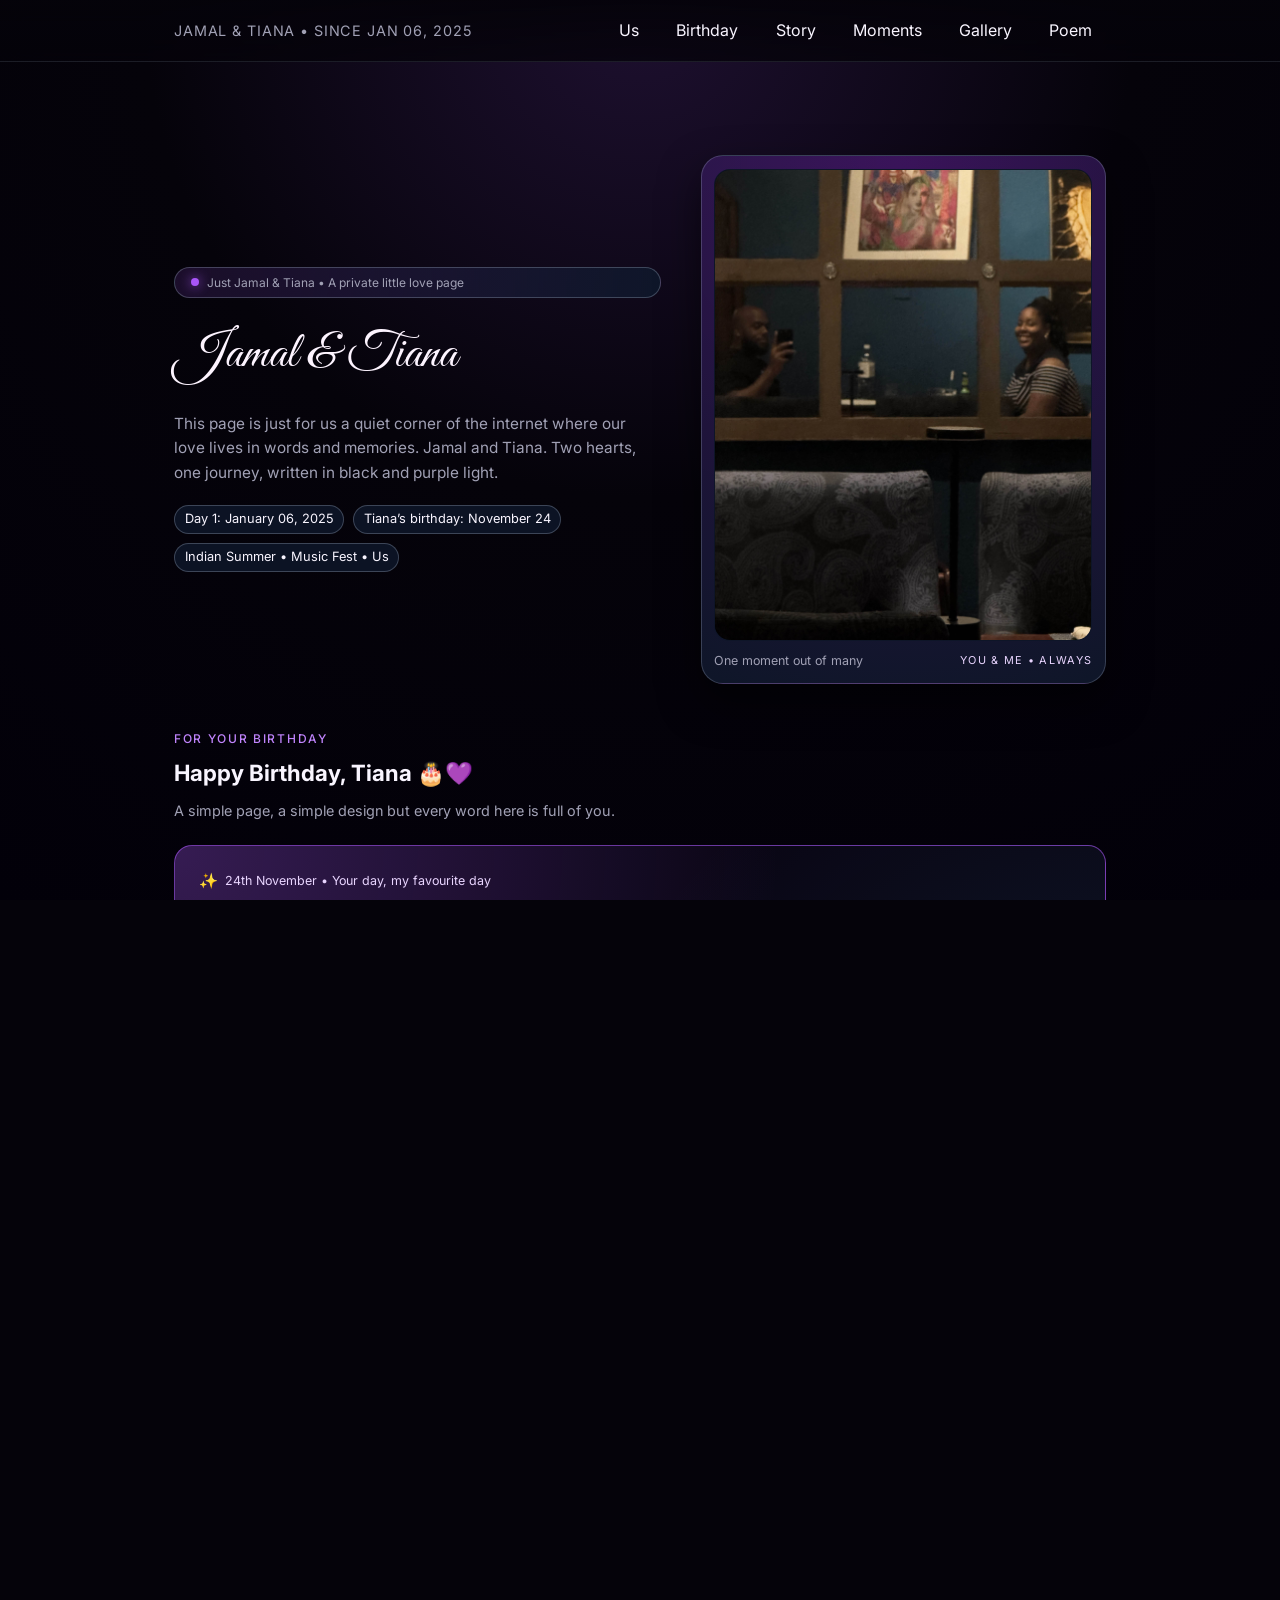
==== index.html @ 7b0c0aeb "Updated file and file paths." ====
<!DOCTYPE html>
<html lang="en">

<head>
    <meta charset="UTF-8" />
    <title>Jamal & Tiana</title>
    <meta name="viewport" content="width=device-width, initial-scale=1" />
    <!-- iOS / mobile top-bar theming -->
    <meta name="theme-color" content="#05030a">
    <meta name="apple-mobile-web-app-status-bar-style" content="black-translucent">

    <!-- Fonts -->
    <link href="https://fonts.googleapis.com/css2?family=Inter:wght@300;400;500;600&family=Great+Vibes&display=swap"
        rel="stylesheet">

    <!-- Styles -->
    <link rel="stylesheet" href="styles.css">
</head>

<body>
    <header>
        <nav class="nav">
            <div class="nav-left">
                <div class="nav-title">JAMAL &amp; TIANA • SINCE JAN 06, 2025</div>

                <!-- HAMBURGER -->
                <button class="nav-toggle" aria-label="Toggle navigation" aria-expanded="false">
                    <span></span>
                    <span></span>
                    <span></span>
                </button>
            </div>

            <div class="nav-links">
                <a href="#us">Us</a>
                <a href="#birthday">Birthday</a>
                <a href="#story">Story</a>
                <a href="#moments">Moments</a>
                <a href="#gallery">Gallery</a>
                <a href="#poem">Poem</a>
            </div>
        </nav>
    </header>

    <div class="shell">
        <main>
            <!-- HERO / US -->
            <section id="us" class="hero">
                <div class="hero-left">
                    <div class="pill">
                        <span class="pill-dot"></span>
                        <span>Just Jamal &amp; Tiana • A private little love page</span>
                    </div>

                    <h1 class="names-script">Jamal &amp; Tiana</h1>

                    <p class="hero-sub">
                        This page is just for us a quiet corner of the internet where our love lives in words and
                        memories.
                        Jamal and Tiana. Two hearts, one journey, written in black and purple light.
                    </p>

                    <div class="hero-meta">
                        <span>Day 1: January 06, 2025</span>
                        <span>Tiana’s birthday: November 24</span>
                        <span>Indian Summer • Music Fest • Us</span>
                    </div>
                </div>

                <div class="hero-photo-card">
                    <div class="hero-photo-card-inner">
                        <img src="images/us-main.jpg" alt="Jamal and Tiana">
                    </div>
                    <div class="hero-photo-caption">
                        <span>One moment out of many</span>
                        <span class="label">You &amp; Me • Always</span>
                    </div>
                </div>
            </section>

            <!-- BIRTHDAY MESSAGE -->
            <section id="birthday">
                <div class="section-label">For your birthday</div>
                <h2 class="section-title">Happy Birthday, Tiana 🎂💜</h2>
                <p class="section-sub">
                    A simple page, a simple design but every word here is full of you.
                </p>

                <div class="birthday-card">
                    <div class="birthday-tag">
                        <span class="icon">✨</span>
                        <span>24th November • Your day, my favourite day</span>
                    </div>

                    <div class="birthday-title">To my birthday girl, Tiana</div>
                    <div class="birthday-date">24th November</div>

                    <p>
                        Tiana, today isn’t just a date on a calendar it’s the day the world was gifted you.
                        I’m grateful that out of all the places your life could have led you, it crossed paths with
                        mine.
                    </p>
                    <p style="margin-top:0.8rem;">
                        On your birthday, I pray that your heart stays soft, your smile stays bright,
                        and your dreams keep unfolding bigger than you imagined. You deserve peace,
                        joy, and a love that makes you feel safe and every day, I’m trying to be that for you.
                    </p>
                    <p style="margin-top:0.8rem;">
                        Thank you for letting me call you mine. Thank you for being my favourite message,
                        favourite call, favourite face, and favourite person.
                    </p>
                    <p style="margin-top:0.8rem;">
                        Happy birthday, Tiana. I love you today, and every day after this.
                    </p>
                </div>
            </section>

            <!-- OUR STORY -->
            <section id="story">
                <div class="section-label">Our story</div>
                <h2 class="section-title">How it started &amp; how it’s going</h2>
                <p class="section-sub">
                    It didn’t just “happen”. It unfolded gently, beautifully, and exactly when it was meant to.
                </p>

                <div class="card-row">
                    <div class="card">
                        <h3>January 06, 2025  the start of “us” again</h3>
                        <p>
                            We didn’t just start dating; we chose each other. January 06, 2025 became
                            more than a date it became the moment Jamal &amp; Tiana became a real story.
                        </p>
                        <p>
                            From the first real conversations, there was something different about you, Tiana.
                            The way you talk, the way you see the world, the way you carry yourself it all felt
                            like a quiet answer to things I didn’t know how to ask for.
                        </p>
                        <p class="quote">
                            “Some people arrive in your life like a soft song 
                            you don’t realise when it started, but suddenly you can’t imagine silence without it.”
                        </p>
                    </div>

                    <div class="card">
                        <h3>Why my heart chose you</h3>
                        <p>
                            I love you because you make me better without trying to change me.
                            You give me peace just by being there. With you, even the quiet moments feel full.
                        </p>
                        <p>
                            I love your softness and your strength, the way you laugh and the way you think,
                            the way your presence calms my mind. With you, I feel seen, understood, and held
                            in a way I can’t fully explain and maybe that’s the beauty of it.
                        </p>
                        <p class="quote">
                            “I don’t need perfect days. I just need them with you.”
                        </p>
                    </div>
                </div>

                <div class="timeline">
                    <div class="timeline-item">
                        <div class="timeline-date">06 • 01 • 2025</div>
                        <div class="timeline-text">
                            Our official beginning. The day we stopped being just two people, and became Jamal &amp;
                            Tiana.
                        </div>
                    </div>
                    <div class="timeline-item">
                        <div class="timeline-date">24 • 11 • (every year)</div>
                        <div class="timeline-text">
                            Your birthday the day the world got you, and the day I’m always extra grateful you exist.
                        </div>
                    </div>
                </div>
            </section>

            <!-- MOMENTS -->
            <section id="moments">
                <div class="section-label">Moments I replay</div>
                <h2 class="section-title">Indian Summer, Music Fest &amp; many memories onwards</h2>
                <p class="section-sub">
                    Some nights stay with you longer than others. These are a few of mine.
                </p>

                <div id="moments-list" class="moments-grid"></div>

                <div class="moments-controls">
                    <button id="moments-prev" type="button">← Earlier moments</button>
                    <button id="moments-next" type="button">More moments →</button>
                </div>
            </section>

            <!-- GALLERY GRID -->
            <section id="gallery">
                <div class="section-label">Photos</div>
                <h2 class="section-title">Our Moments in Frames</h2>
                <p class="section-sub">
                    Some memories we have shared 
                </p>

                <div class="gallery-grid"></div>

                <div class="moments-controls" style="margin-top:1.2rem;">
                    <button id="gallery-prev" type="button">← Previous photos</button>
                    <button id="gallery-next" type="button">More photos →</button>
                </div>
            </section>

            <!-- POEM -->
            <section id="poem">
                <div class="section-label">For you</div>
                <h2 class="section-title">A poem about us</h2>
                <p class="section-sub">
                    Black and purple, quiet and soft a small poem from my heart to yours.
                </p>

                <div class="poem-card">
                    <div class="poem-title">“In the quiet, it’s you”</div>
                    <div class="poem-body">
                        In a world that moves too quickly,
                        you walk in at your own pace,
                        and somehow, Tiana,
                        my heart learns how to breathe slower
                        whenever you are near.

                        You are the calm between my thoughts,
                        the warmth inside my chest,
                        the soft “it’s okay” I feel
                        even when no one says the words out loud.

                        With you,
                        ordinary moments become stories,
                        car rides feel like scenes,
                        and simple days feel like reasons
                        to be grateful I woke up again.

                        If love is a language,
                        yours is spoken in gentle looks,
                        in shared jokes,
                        in the way you listen
                        and love without needing a stage.

                        And if I get to spend
                        my tomorrows learning you,
                        your moods, your dreams, your light,
                        then every day from here on out
                        will already be better
                        than anything I imagined.

                        Because in the quiet,
                        when the noise is gone
                        and the world feels small,
                        it’s still you, Tiana,
                        it’s always you.
                    </div>
                    <div class="poem-sign">
                        — Jamal
                    </div>
                </div>
            </section>
        </main>

        <footer>
            Made in black &amp; purple, for Tiana, from Jamal.
            <span style="display:block; margin-top:0.3rem;">No audience. No likes. Just us. 💜</span>
        </footer>
    </div>

    <!-- Scripts -->
    <script src="js/moments.js"></script>
    <script src="js/gallery.js"></script>
    <script src="js/nav.js"></script>

</body>

</html>
---- styles.css ----
:root {
    --bg-main: #05030a;
    --bg-card: #0b0714;
    --accent: #a855f7;
    --accent-soft: #c084fc;
    --text-main: #f9f5ff;
    --text-muted: #a1a1b5;
    --border-subtle: rgba(148, 163, 184, 0.25);
    --radius-lg: 18px;
    --radius-pill: 999px;
    --shadow-soft: 0 18px 40px rgba(0, 0, 0, 0.55);
}

/* RESET / BASE -------------------------------------------------- */

* {
    margin: 0;
    padding: 0;
    box-sizing: border-box;
}

html {
    scroll-behavior: smooth;
}

html,
body {
    margin: 0;
    padding: 0;
    height: 100%;
    min-height: 100%;
    background-color: #05030a !important;
    /* solid black base behind everything */
    color: #f9f5ff;
    overflow-x: hidden;
}

/* iPhone notch safe area */
body {
    padding-top: env(safe-area-inset-top);
    min-height: 100vh;
    font-family: "Inter", system-ui, sans-serif;
    background-color: #05030a;
    background: radial-gradient(circle at top, #1e1030 0, #05030a 45%, #020009 100%);
    color: var(--text-main);
    -webkit-font-smoothing: antialiased;
    line-height: 1.6;
    overflow-x: hidden;
    /* stops sideways scroll / white edge */
}

a {
    text-decoration: none;
    color: inherit;
}

.shell {
    max-width: 980px;
    margin: 0 auto;
    padding: 1.5rem 1.5rem 3rem;
}

main {
    padding-top: 1.5rem;
}

section {
    margin: 2.8rem 0;
    scroll-margin-top: 80px;
    /* offset for sticky header */
}

/* HEADER / NAV -------------------------------------------------- */

header {
    position: sticky;
    top: 0;
    z-index: 50;
    backdrop-filter: blur(14px);
    background: linear-gradient(to bottom, rgba(5, 3, 10, 0.95), rgba(5, 3, 10, 0.78));
    border-bottom: 1px solid rgba(148, 163, 184, 0.16);
}

/* --- NAVIGATION BASE --- */

.nav {
    max-width: 980px;
    margin: 0 auto;
    padding: 0.75rem 1.5rem;
    display: flex;
    justify-content: space-between;
    align-items: center;
    gap: 0.75rem;
}

.nav-left {
    display: flex;
    align-items: center;
    gap: 0.75rem;
}

.nav-title {
    font-size: 0.9rem;
    letter-spacing: 0.06em;
    text-transform: uppercase;
    color: var(--text-muted);
}

.nav-links {
    display: flex;
    gap: 0.6rem;
}

.nav-links a {
    padding: 0.3rem 0.8rem;
    border-radius: var(--radius-pill);
    transition: 0.2s;
    border: 1px solid transparent;
}

.nav-links a:hover {
    background: rgba(168, 85, 247, 0.1);
    border-color: rgba(168, 85, 247, 0.4);
}

/* --- HAMBURGER BUTTON --- */

.nav-toggle {
    display: none;
    /* hidden on desktop */
    width: 34px;
    height: 34px;
    border-radius: 999px;
    border: 1px solid rgba(148, 163, 184, 0.6);
    background: rgba(15, 23, 42, 0.9);
    align-items: center;
    justify-content: center;
    flex-direction: column;
    gap: 4px;
    padding: 0;
    cursor: pointer;
}

.nav-toggle span {
    width: 16px;
    height: 2px;
    border-radius: 999px;
    background: #e5e7f8;
    transition: transform 0.2s ease, opacity 0.2s ease;
}

/* --- MOBILE LAYOUT --- */

@media (max-width: 720px) {

    .nav {
        flex-direction: column;
        align-items: stretch;
        padding-inline: 1.1rem;
    }

    .nav-left {
        justify-content: space-between;
    }

    .nav-toggle {
        display: inline-flex;
        /* show hamburger on mobile */
    }

    .nav-links {
        width: 100%;
        flex-direction: column;
        gap: 0.4rem;
        margin-top: 0.5rem;

        /* collapsed state */
        max-height: 0;
        overflow: hidden;
        opacity: 0;
        transform: translateY(-6px);
        transition:
            max-height 0.25s ease,
            opacity 0.2s ease,
            transform 0.2s ease;
    }

    /* Expanded menu when nav has .nav-open */
    .nav.nav-open .nav-links {
        max-height: 260px;
        /* enough for all links */
        opacity: 1;
        transform: translateY(0);
    }

    /* Small visual tweak: highlight active state of hamburger */
    .nav.nav-open .nav-toggle span:nth-child(1) {
        transform: translateY(3px) rotate(45deg);
    }

    .nav.nav-open .nav-toggle span:nth-child(2) {
        opacity: 0;
    }

    .nav.nav-open .nav-toggle span:nth-child(3) {
        transform: translateY(-3px) rotate(-45deg);
    }
}


/* HERO ---------------------------------------------------------- */

.hero {
    display: grid;
    grid-template-columns: minmax(0, 1.2fr) minmax(0, 1fr);
    gap: 2.5rem;
    align-items: center;
}

.hero-left {
    display: flex;
    flex-direction: column;
    gap: 1rem;
}

.pill {
    display: inline-flex;
    align-items: center;
    gap: 0.5rem;
    padding: 0.3rem 1rem;
    border-radius: var(--radius-pill);
    border: 1px solid rgba(148, 163, 184, 0.35);
    background: radial-gradient(circle at top left, rgba(168, 85, 247, 0.14), rgba(15, 23, 42, 0.96));
    font-size: 0.75rem;
    color: var(--text-muted);
}

.pill-dot {
    width: 8px;
    height: 8px;
    border-radius: 999px;
    background: var(--accent);
    box-shadow: 0 0 12px rgba(168, 85, 247, 0.9);
}

.names-script {
    font-family: "Great Vibes", cursive;
    font-size: clamp(2.6rem, 4vw, 3.2rem);
    font-weight: 400;
    color: #fdf4ff;
}

.hero-sub {
    font-size: 0.96rem;
    color: var(--text-muted);
    max-width: 32rem;
}

.hero-meta {
    display: flex;
    flex-wrap: wrap;
    gap: 0.55rem;
    margin-top: 0.2rem;
    font-size: 0.8rem;
}

.hero-meta span {
    padding: 0.22rem 0.6rem;
    border-radius: var(--radius-pill);
    border: 1px solid rgba(148, 163, 184, 0.35);
    background: rgba(15, 23, 42, 0.85);
}

/* HERO PHOTO CARD ----------------------------------------------- */

.hero-photo-card {
    background: radial-gradient(circle at top, rgba(88, 28, 135, 0.6), rgba(15, 23, 42, 0.96));
    border-radius: 22px;
    padding: 0.8rem;
    border: 1px solid rgba(148, 163, 184, 0.3);
    box-shadow: var(--shadow-soft);
    display: flex;
    flex-direction: column;
    gap: 0.6rem;
}

.hero-photo-card-inner {
    border-radius: 16px;
    overflow: hidden;
    aspect-ratio: 4 / 5;
    border: 1px solid rgba(15, 23, 42, 0.95);
    background: #020617;
}

.hero-photo-card-inner img {
    width: 100%;
    height: 100%;
    object-fit: cover;
    display: block;
}

.hero-photo-caption {
    font-size: 0.78rem;
    color: var(--text-muted);
    display: flex;
    justify-content: space-between;
    align-items: center;
    gap: 0.4rem;
}

.hero-photo-caption span.label {
    text-transform: uppercase;
    font-size: 0.68rem;
    letter-spacing: 0.12em;
    color: #e9d5ff;
}

/* SECTION HEADINGS ---------------------------------------------- */

.section-label,
.moment-label,
.timeline-date {
    font-size: 0.75rem;
    letter-spacing: 0.14em;
    text-transform: uppercase;
    color: var(--accent-soft);
    margin-bottom: 0.4rem;
    font-weight: 500;
    opacity: 0;
    transform: translateY(6px);
    animation: labelFade 0.8s ease-out forwards;
}

.moment-label,
.timeline-date {
    animation-delay: 0.1s;
}

.section-label:hover,
.moment-label:hover,
.timeline-date:hover {
    text-shadow: 0 0 6px rgba(168, 85, 247, 0.65);
    transform: translateY(0) scale(1.04);
    transition: all 0.25s ease;
}

.section-title {
    font-size: 1.4rem;
    margin-bottom: 0.55rem;
}

.section-sub {
    font-size: 0.9rem;
    color: var(--text-muted);
    max-width: 32rem;
    margin-bottom: 1.4rem;
}

/* CARD LAYOUT --------------------------------------------------- */

.card-row {
    display: grid;
    grid-template-columns: minmax(0, 1.1fr) minmax(0, 1fr);
    gap: 1.6rem;
}

.card {
    background: var(--bg-card);
    border-radius: var(--radius-lg);
    padding: 1.3rem;
    border: 1px solid var(--border-subtle);
}

.card h3 {
    font-size: 1.05rem;
    margin-bottom: 0.6rem;
}

.card p+p {
    margin-top: 0.7rem;
}

.quote {
    border-left: 2px solid var(--accent);
    padding-left: 0.75rem;
    font-size: 0.9rem;
    color: var(--text-muted);
    margin-top: 0.85rem;
    font-style: italic;
}

/* BIRTHDAY SECTION ---------------------------------------------- */

.birthday-card {
    border-radius: var(--radius-lg);
    padding: 1.4rem 1.5rem;
    border: 1px solid rgba(168, 85, 247, 0.6);
    background:
        radial-gradient(circle at top left, rgba(168, 85, 247, 0.28), transparent 60%),
        radial-gradient(circle at bottom right, rgba(56, 189, 248, 0.12), transparent 55%),
        rgba(10, 6, 20, 0.96);
}

.birthday-tag {
    display: inline-flex;
    align-items: center;
    gap: 0.45rem;
    font-size: 0.78rem;
    color: #e9d5ff;
    margin-bottom: 0.6rem;
}

.birthday-tag .icon {
    font-size: 0.95rem;
}

.birthday-title {
    font-family: "Great Vibes", cursive;
    font-size: 2rem;
    margin-bottom: 0.25rem;
}

.birthday-date {
    font-size: 0.86rem;
    color: var(--text-muted);
    margin-bottom: 0.9rem;
}

/* POEM ---------------------------------------------------------- */

.poem-card {
    background: var(--bg-card);
    border-radius: var(--radius-lg);
    padding: 1.4rem 1.5rem;
    border: 1px solid rgba(148, 163, 184, 0.5);
}

.poem-title {
    font-size: 1.05rem;
    margin-bottom: 0.6rem;
}

.poem-body {
    font-size: 0.93rem;
    white-space: pre-line;
    color: #e5e7f8;
}

.poem-sign {
    margin-top: 1rem;
    font-size: 0.86rem;
    color: var(--text-muted);
}

/* MOMENTS ------------------------------------------------------- */

.moments-grid {
    display: grid;
    grid-template-columns: repeat(2, minmax(0, 1fr));
    gap: 1.2rem;
}

.moment-card {
    background: var(--bg-card);
    border-radius: var(--radius-lg);
    padding: 1rem 1.05rem;
    border: 1px solid var(--border-subtle);
    font-size: 0.9rem;
}

.moment-title {
    font-size: 0.98rem;
    color: #e9d5ff;
    margin-bottom: 0.35rem;
}

.moments-controls {
    margin-top: 1.2rem;
    display: flex;
    justify-content: space-between;
    gap: 0.75rem;
}

.moments-controls button {
    flex: 1;
    padding: 0.55rem 0.9rem;
    border-radius: 999px;
    border: 1px solid rgba(168, 85, 247, 0.6);
    background: rgba(15, 23, 42, 0.9);
    color: #f9f5ff;
    font-size: 0.8rem;
    letter-spacing: 0.08em;
    text-transform: uppercase;
    cursor: pointer;
    transition: background 0.2s ease, transform 0.15s ease, border-color 0.2s ease, opacity 0.2s ease;
}

.moments-controls button:hover:not(:disabled) {
    background: rgba(168, 85, 247, 0.2);
    border-color: rgba(168, 85, 247, 0.9);
    transform: translateY(-1px);
}

.moments-controls button:disabled {
    opacity: 0.35;
    cursor: default;
    transform: none;
}

/* TIMELINE ------------------------------------------------------ */

.timeline {
    margin-top: 1.5rem;
    border-top: 1px dashed rgba(148, 163, 184, 0.45);
    padding-top: 1rem;
    display: grid;
    gap: 0.75rem;
    font-size: 0.86rem;
}

.timeline-item {
    display: grid;
    grid-template-columns: auto minmax(0, 1fr);
    gap: 0.75rem;
    align-items: baseline;
}

.timeline-date {
    font-weight: 500;
    font-size: 0.8rem;
    white-space: nowrap;
}

.timeline-text {
    color: var(--text-muted);
}

/* GALLERY – RESPONSIVE GRID ------------------------------------ */

.gallery-grid {
    display: grid;
    grid-template-columns: repeat(auto-fill, minmax(260px, 1fr));
    gap: 1.4rem;
    margin-top: 1.8rem;
    padding: 0.5rem;
}

.gallery-item {
    border-radius: 14px;
    overflow: hidden;
    background: #0d0b15;
    border: 1px solid rgba(168, 85, 247, 0.28);
    box-shadow: 0 10px 28px rgba(0, 0, 0, 0.45);
    transition: transform 0.25s ease, box-shadow 0.25s ease, border-color 0.25s ease;
    opacity: 0;
    /* start hidden */
}

.gallery-item img {
    width: 100%;
    height: 100%;
    object-fit: cover;
    object-position: center;
    display: block;
    transition: transform 0.3s ease;
}

.gallery-item:hover {
    transform: scale(1.03);
    border-color: rgba(168, 85, 247, 0.6);
    box-shadow: 0 18px 40px rgba(168, 85, 247, 0.22);
}

.gallery-item:hover img {
    transform: scale(1.06);
}

.gallery-item.is-visible {
    opacity: 1;
    animation: galleryFadeUp 0.6s ease-out forwards;
}

/* FOOTER -------------------------------------------------------- */

footer {
    border-top: 1px solid rgba(148, 163, 184, 0.25);
    margin-top: 2.6rem;
    padding-top: 1.5rem;
    font-size: 0.78rem;
    text-align: center;
    color: var(--text-muted);
}

/* Fade-in animation for gallery items */
@keyframes galleryFadeUp {
    from {
        opacity: 0;
        transform: translateY(12px);
    }

    to {
        opacity: 1;
        transform: translateY(0);
    }
}

/* LABEL FADE ANIMATION ----------------------------------------- */

@keyframes labelFade {
    from {
        opacity: 0;
        transform: translateY(6px);
    }

    to {
        opacity: 1;
        transform: translateY(0);
    }
}

/* RESPONSIVE ---------------------------------------------------- */

@media (max-width: 780px) {
    .shell {
        padding: 1.3rem 1.1rem 3rem;
    }

    .hero,
    .card-row,
    .moments-grid {
        grid-template-columns: 1fr;
    }

    .hero {
        gap: 1.8rem;
    }

    .hero-photo-card {
        max-width: 320px;
        margin: 0 auto;
    }
}

@media (max-width: 480px) {
    .gallery-grid {
        grid-template-columns: 1fr;
        gap: 1rem;
    }
}
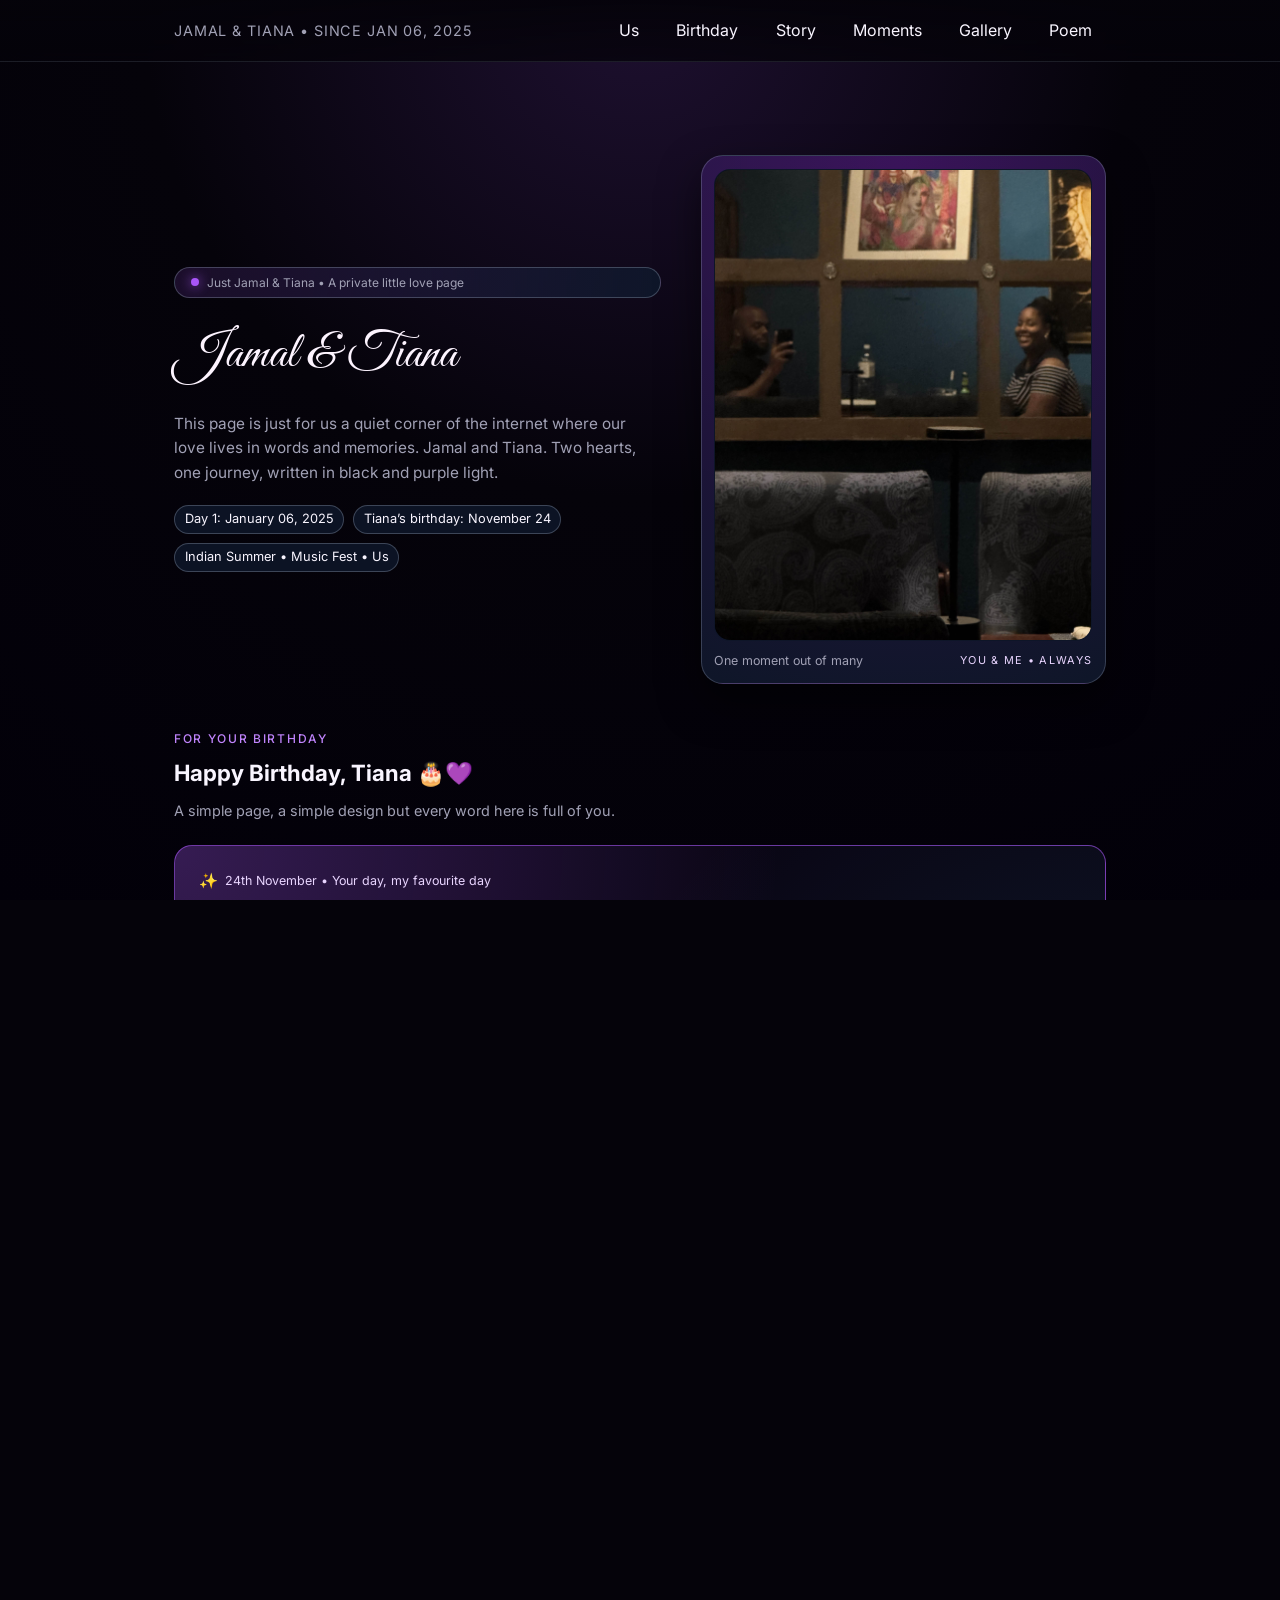
==== commit 184f1e20: "Updated gallery to allow videos amongst other sections" ====
--- a/index.html
+++ b/index.html
@@ -268,6 +268,7 @@
     </div>
 
     <!-- Scripts -->
+    <script src="js/lightbox.js"></script>
     <script src="js/moments.js"></script>
     <script src="js/gallery.js"></script>
     <script src="js/nav.js"></script>
--- a/styles.css
+++ b/styles.css
@@ -553,6 +553,9 @@
     box-shadow: 0 10px 28px rgba(0, 0, 0, 0.45);
     transition: transform 0.25s ease, box-shadow 0.25s ease, border-color 0.25s ease;
     opacity: 0;
+    cursor: pointer;
+    position: relative;
+    aspect-ratio: 1;
     /* start hidden */
 }
 
@@ -575,9 +578,212 @@
     transform: scale(1.06);
 }
 
+.gallery-item:focus-visible {
+    outline: 2px solid var(--accent);
+    outline-offset: 2px;
+}
+
 .gallery-item.is-visible {
     opacity: 1;
     animation: galleryFadeUp 0.6s ease-out forwards;
+}
+
+/* VIDEO THUMBNAIL ICON */
+.gallery-item.gallery-video::after {
+    content: '';
+    position: absolute;
+    top: 0;
+    left: 0;
+    right: 0;
+    bottom: 0;
+    background: rgba(0, 0, 0, 0.3);
+    opacity: 0;
+    transition: opacity 0.25s ease;
+    pointer-events: none;
+}
+
+.gallery-item.gallery-video:hover::after {
+    opacity: 1;
+}
+
+.video-icon {
+    position: absolute;
+    top: 50%;
+    left: 50%;
+    transform: translate(-50%, -50%);
+    font-size: 3rem;
+    color: white;
+    text-shadow: 0 0 10px rgba(0, 0, 0, 0.8);
+    opacity: 0.7;
+    transition: opacity 0.25s ease, transform 0.25s ease;
+    pointer-events: none;
+}
+
+.gallery-item.gallery-video:hover .video-icon {
+    opacity: 1;
+    transform: translate(-50%, -50%) scale(1.1);
+}
+
+/* LIGHTBOX MODAL ------------------------------------------------- */
+.lightbox-modal {
+    position: fixed;
+    top: 0;
+    left: 0;
+    right: 0;
+    bottom: 0;
+    background: rgba(0, 0, 0, 0.95);
+    z-index: 1000;
+    display: flex;
+    flex-direction: column;
+    justify-content: center;
+    align-items: center;
+    opacity: 0;
+    pointer-events: none;
+    transition: opacity 0.3s ease;
+    backdrop-filter: blur(4px);
+    padding: 1rem;
+}
+
+.lightbox-modal.active {
+    opacity: 1;
+    pointer-events: auto;
+}
+
+.lightbox-content {
+    position: relative;
+    display: flex;
+    flex-direction: column;
+    align-items: center;
+    width: 100%;
+    max-width: 90vw;
+    max-height: 85vh;
+    animation: lightboxSlideIn 0.4s ease-out;
+}
+
+.lightbox-media {
+    width: 100%;
+    height: auto;
+    max-height: 70vh;
+    display: flex;
+    justify-content: center;
+    align-items: center;
+    border-radius: 8px;
+    overflow: hidden;
+    background: #000;
+}
+
+.lightbox-media img,
+.lightbox-media video {
+    max-width: 100%;
+    max-height: 70vh;
+    width: auto;
+    height: auto;
+    object-fit: contain;
+}
+
+.lightbox-media video {
+    width: 100%;
+}
+
+.lightbox-close {
+    position: absolute;
+    top: -40px;
+    right: 0;
+    background: none;
+    border: none;
+    color: white;
+    font-size: 2rem;
+    cursor: pointer;
+    padding: 0.5rem;
+    z-index: 1001;
+    transition: color 0.2s ease, transform 0.2s ease;
+}
+
+.lightbox-close:hover {
+    color: var(--accent);
+    transform: scale(1.15);
+}
+
+.lightbox-prev,
+.lightbox-next {
+    position: absolute;
+    top: 50%;
+    transform: translateY(-50%);
+    background: rgba(255, 255, 255, 0.15);
+    border: 1px solid rgba(255, 255, 255, 0.3);
+    color: white;
+    font-size: 2.5rem;
+    cursor: pointer;
+    padding: 0.5rem 1rem;
+    border-radius: 4px;
+    transition: background 0.2s ease, color 0.2s ease;
+    z-index: 1001;
+    user-select: none;
+}
+
+.lightbox-prev:hover:not(:disabled),
+.lightbox-next:hover:not(:disabled) {
+    background: rgba(168, 85, 247, 0.3);
+    color: var(--accent);
+}
+
+.lightbox-prev:disabled,
+.lightbox-next:disabled {
+    opacity: 0.3;
+    cursor: not-allowed;
+}
+
+.lightbox-prev {
+    left: 0;
+}
+
+.lightbox-next {
+    right: 0;
+}
+
+.lightbox-caption {
+    color: var(--text-muted);
+    font-size: 0.9rem;
+    margin-top: 1rem;
+    text-align: center;
+    max-width: 500px;
+    animation: fadeInUp 0.5s ease-out;
+}
+
+.lightbox-counter {
+    color: var(--text-muted);
+    font-size: 0.8rem;
+    margin-top: 0.5rem;
+    animation: fadeInUp 0.6s ease-out;
+}
+
+/* MOBILE LIGHTBOX ADJUSTMENTS */
+@media (max-width: 768px) {
+    .lightbox-modal {
+        padding: 1rem 0.5rem;
+    }
+
+    .lightbox-content {
+        max-width: 100vw;
+        max-height: 90vh;
+    }
+
+    .lightbox-media img,
+    .lightbox-media video {
+        max-height: 75vh;
+    }
+
+    .lightbox-prev,
+    .lightbox-next {
+        font-size: 2rem;
+        padding: 0.4rem 0.8rem;
+    }
+
+    .lightbox-close {
+        top: 0.5rem;
+        right: 0.5rem;
+        font-size: 1.5rem;
+    }
 }
 
 /* FOOTER -------------------------------------------------------- */
@@ -618,6 +824,32 @@
     }
 }
 
+/* LIGHTBOX ANIMATIONS ------------------------------------------ */
+
+@keyframes lightboxSlideIn {
+    from {
+        opacity: 0;
+        transform: scale(0.95);
+    }
+
+    to {
+        opacity: 1;
+        transform: scale(1);
+    }
+}
+
+@keyframes fadeInUp {
+    from {
+        opacity: 0;
+        transform: translateY(10px);
+    }
+
+    to {
+        opacity: 1;
+        transform: translateY(0);
+    }
+}
+
 /* RESPONSIVE ---------------------------------------------------- */
 
 @media (max-width: 780px) {
@@ -645,5 +877,49 @@
     .gallery-grid {
         grid-template-columns: 1fr;
         gap: 1rem;
-    }
-}
+        padding: 0.25rem;
+    }
+
+    .gallery-item {
+        border-radius: 10px;
+        aspect-ratio: 1;
+    }
+
+    .moments-grid {
+        gap: 0.8rem;
+    }
+
+    .moment-card {
+        padding: 0.8rem 0.9rem;
+        font-size: 0.85rem;
+    }
+
+    .section-title {
+        font-size: 1.2rem;
+    }
+
+    .card {
+        padding: 1rem;
+    }
+
+    .moments-controls button {
+        padding: 0.45rem 0.7rem;
+        font-size: 0.7rem;
+    }
+
+    .poem-body {
+        font-size: 0.85rem;
+        line-height: 1.5;
+    }
+
+    .lightbox-close {
+        top: -35px;
+        font-size: 1.5rem;
+    }
+
+    .lightbox-prev,
+    .lightbox-next {
+        font-size: 1.8rem;
+        padding: 0.3rem 0.5rem;
+    }
+}
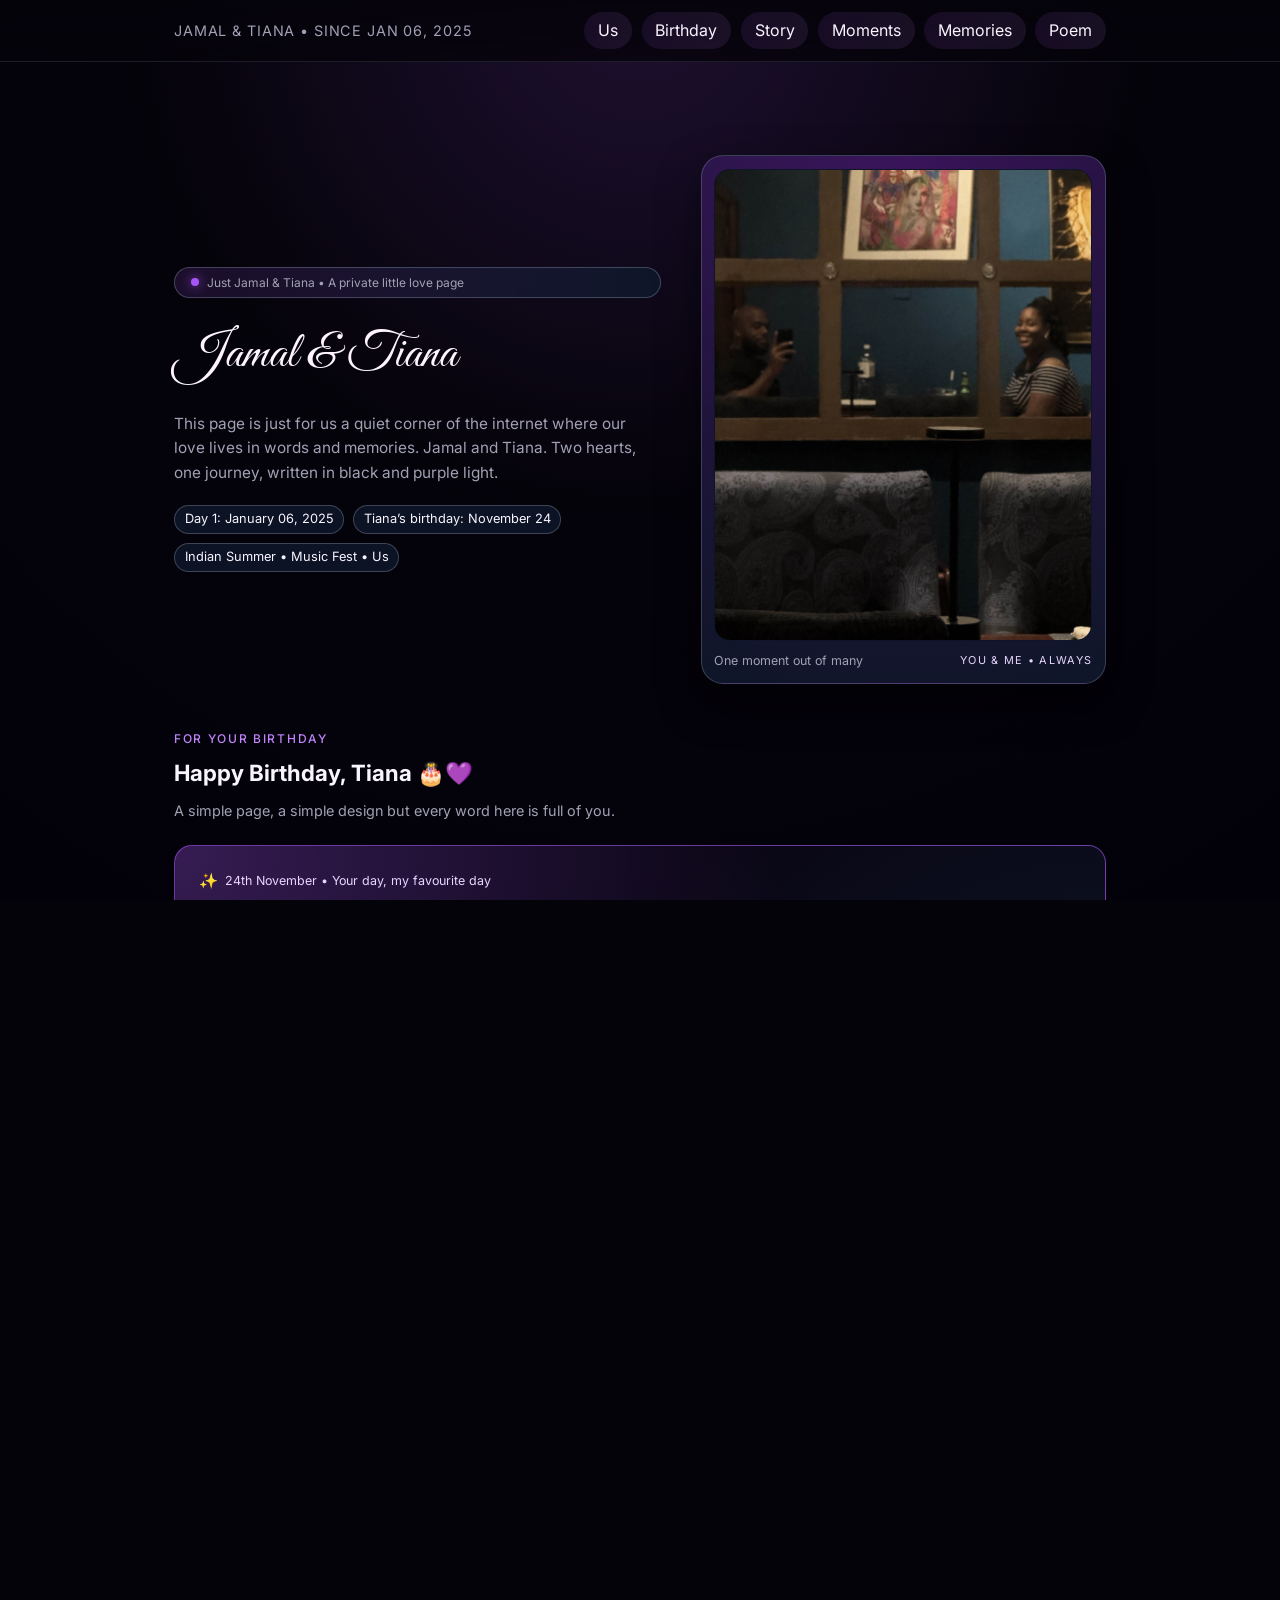
==== commit b4ca3463: "Adjusted hover features to look more unique" ====
--- a/index.html
+++ b/index.html
@@ -36,7 +36,7 @@
                 <a href="#birthday">Birthday</a>
                 <a href="#story">Story</a>
                 <a href="#moments">Moments</a>
-                <a href="#gallery">Gallery</a>
+                <a href="#gallery">Memories</a>
                 <a href="#poem">Poem</a>
             </div>
         </nav>
@@ -193,7 +193,7 @@
 
             <!-- GALLERY GRID -->
             <section id="gallery">
-                <div class="section-label">Photos</div>
+                <div class="section-label">Memories in Frames</div>
                 <h2 class="section-title">Our Moments in Frames</h2>
                 <p class="section-sub">
                     Some memories we have shared 
--- a/styles.css
+++ b/styles.css
@@ -116,11 +116,15 @@
     border-radius: var(--radius-pill);
     transition: 0.2s;
     border: 1px solid transparent;
+    position: relative;
+    background: linear-gradient(90deg, rgba(168, 85, 247, 0.1), rgba(192, 132, 252, 0.1), rgba(168, 85, 247, 0.1));
+    background-size: 200% 100%;
 }
 
 .nav-links a:hover {
     background: rgba(168, 85, 247, 0.1);
     border-color: rgba(168, 85, 247, 0.4);
+    animation: colorFlow 2s ease-in-out infinite;
 }
 
 /* --- HAMBURGER BUTTON --- */
@@ -572,10 +576,11 @@
     transform: scale(1.03);
     border-color: rgba(168, 85, 247, 0.6);
     box-shadow: 0 18px 40px rgba(168, 85, 247, 0.22);
+    animation: breathe 2s ease-in-out infinite;
 }
 
 .gallery-item:hover img {
-    transform: scale(1.06);
+    animation: breatheImage 2s ease-in-out infinite;
 }
 
 .gallery-item:focus-visible {
@@ -824,6 +829,40 @@
     }
 }
 
+/* COLOR FLOW ANIMATION FOR NAV ---------------------------------- */
+@keyframes colorFlow {
+    0%, 100% {
+        background-position: 0% center;
+    }
+
+    50% {
+        background-position: 100% center;
+    }
+}
+
+/* BREATHING ANIMATION FOR GALLERY ITEMS ----------------------- */
+@keyframes breathe {
+    0%, 100% {
+        transform: scale(1.03);
+        box-shadow: 0 18px 40px rgba(168, 85, 247, 0.22);
+    }
+
+    50% {
+        transform: scale(1.05);
+        box-shadow: 0 24px 50px rgba(168, 85, 247, 0.35);
+    }
+}
+
+@keyframes breatheImage {
+    0%, 100% {
+        transform: scale(1.06);
+    }
+
+    50% {
+        transform: scale(1.08);
+    }
+}
+
 /* LIGHTBOX ANIMATIONS ------------------------------------------ */
 
 @keyframes lightboxSlideIn {
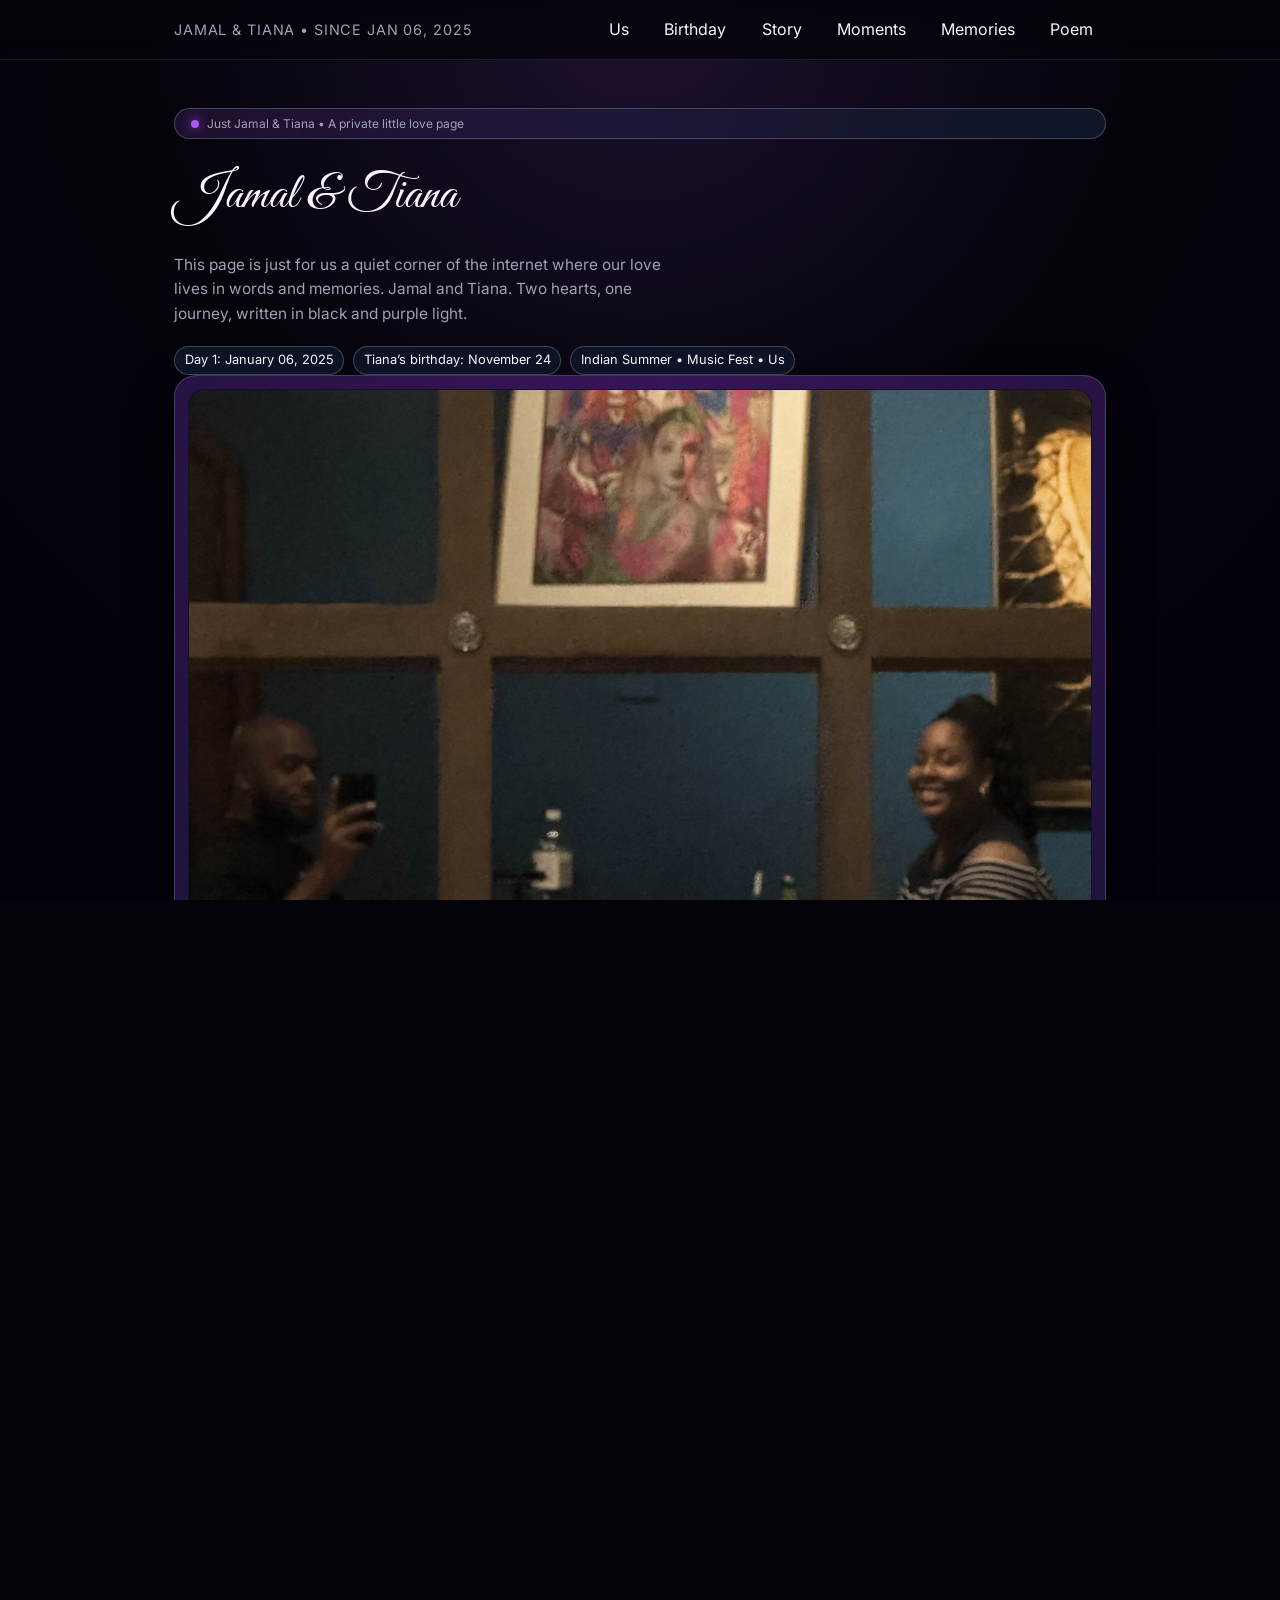
==== commit 3622d5df: "Updated the site" ====
--- a/index.html
+++ b/index.html
@@ -2,28 +2,34 @@
 <html lang="en">
 
 <head>
+    <!-- Basic page setup -->
     <meta charset="UTF-8" />
     <title>Jamal & Tiana</title>
+    
+    <!-- Mobile responsiveness - makes the page work on phones and tablets -->
     <meta name="viewport" content="width=device-width, initial-scale=1" />
-    <!-- iOS / mobile top-bar theming -->
+    
+    <!-- Phone top-bar theming (dark background) -->
     <meta name="theme-color" content="#05030a">
     <meta name="apple-mobile-web-app-status-bar-style" content="black-translucent">
 
-    <!-- Fonts -->
+    <!-- Google Fonts - beautiful typography for the page -->
     <link href="https://fonts.googleapis.com/css2?family=Inter:wght@300;400;500;600&family=Great+Vibes&display=swap"
         rel="stylesheet">
 
-    <!-- Styles -->
+    <!-- Our custom CSS file - controls all the colors, layouts, and animations -->
     <link rel="stylesheet" href="styles.css">
 </head>
 
 <body>
+    <!-- NAVIGATION HEADER -->
     <header>
         <nav class="nav">
             <div class="nav-left">
+                <!-- The title that shows in the navigation bar -->
                 <div class="nav-title">JAMAL &amp; TIANA • SINCE JAN 06, 2025</div>
 
-                <!-- HAMBURGER -->
+                <!-- Hamburger menu button (shows on mobile phones) -->
                 <button class="nav-toggle" aria-label="Toggle navigation" aria-expanded="false">
                     <span></span>
                     <span></span>
@@ -31,6 +37,7 @@
                 </button>
             </div>
 
+            <!-- Navigation links - jump to different sections when clicked -->
             <div class="nav-links">
                 <a href="#us">Us</a>
                 <a href="#birthday">Birthday</a>
@@ -44,8 +51,8 @@
 
     <div class="shell">
         <main>
-            <!-- HERO / US -->
-            <section id="us" class="hero">
+            <!-- HERO / US SECTION -->
+            <!-- The big opening section with introduction and main photo -->
                 <div class="hero-left">
                     <div class="pill">
                         <span class="pill-dot"></span>
@@ -78,7 +85,8 @@
                 </div>
             </section>
 
-            <!-- BIRTHDAY MESSAGE -->
+            <!-- BIRTHDAY MESSAGE SECTION -->
+            <!-- Special birthday message for Tiana -->
             <section id="birthday">
                 <div class="section-label">For your birthday</div>
                 <h2 class="section-title">Happy Birthday, Tiana 🎂💜</h2>
@@ -115,8 +123,8 @@
                 </div>
             </section>
 
-            <!-- OUR STORY -->
-            <section id="story">
+            <!-- OUR STORY SECTION -->
+            <!-- How we started and how our relationship is going -->
                 <div class="section-label">Our story</div>
                 <h2 class="section-title">How it started &amp; how it’s going</h2>
                 <p class="section-sub">
@@ -175,7 +183,8 @@
                 </div>
             </section>
 
-            <!-- MOMENTS -->
+            <!-- MOMENTS SECTION -->
+            <!-- A carousel/slideshow of special moments we've shared -->
             <section id="moments">
                 <div class="section-label">Moments I replay</div>
                 <h2 class="section-title">Indian Summer, Music Fest &amp; many memories onwards</h2>
@@ -183,15 +192,18 @@
                     Some nights stay with you longer than others. These are a few of mine.
                 </p>
 
+                <!-- This gets filled by moments.js with the moments -->
                 <div id="moments-list" class="moments-grid"></div>
 
+                <!-- Buttons to navigate through moments -->
                 <div class="moments-controls">
                     <button id="moments-prev" type="button">← Earlier moments</button>
                     <button id="moments-next" type="button">More moments →</button>
                 </div>
             </section>
 
-            <!-- GALLERY GRID -->
+            <!-- GALLERY SECTION -->
+            <!-- Grid of photos and videos that open in a lightbox viewer -->
             <section id="gallery">
                 <div class="section-label">Memories in Frames</div>
                 <h2 class="section-title">Our Moments in Frames</h2>
@@ -199,16 +211,18 @@
                     Some memories we have shared 
                 </p>
 
+                <!-- This gets filled by gallery.js with photos and videos -->
                 <div class="gallery-grid"></div>
 
+                <!-- Buttons to navigate through photos/videos -->
                 <div class="moments-controls" style="margin-top:1.2rem;">
                     <button id="gallery-prev" type="button">← Previous photos</button>
                     <button id="gallery-next" type="button">More photos →</button>
                 </div>
             </section>
 
-            <!-- POEM -->
-            <section id="poem">
+            <!-- POEM SECTION -->
+            <!-- A special poem about the relationship -->
                 <div class="section-label">For you</div>
                 <h2 class="section-title">A poem about us</h2>
                 <p class="section-sub">
@@ -267,10 +281,14 @@
         </footer>
     </div>
 
-    <!-- Scripts -->
+    <!-- JAVASCRIPT FILES - Load the scripts that make the page interactive -->
+    <!-- lightbox.js: Opens photos/videos in a fullscreen modal viewer -->
     <script src="js/lightbox.js"></script>
+    <!-- moments.js: Creates the carousel/slideshow for moments -->
     <script src="js/moments.js"></script>
+    <!-- gallery.js: Creates the gallery grid and pagination for photos/videos -->
     <script src="js/gallery.js"></script>
+    <!-- nav.js: Handles the hamburger menu and smooth scrolling on mobile -->
     <script src="js/nav.js"></script>
 
 </body>
--- a/styles.css
+++ b/styles.css
@@ -11,7 +11,8 @@
     --shadow-soft: 0 18px 40px rgba(0, 0, 0, 0.55);
 }
 
-/* RESET / BASE -------------------------------------------------- */
+/* RESET / BASE - Default styles for ALL elements on the page
+   Removes default margins and padding, and sets consistent box sizing */
 
 * {
     margin: 0;
@@ -113,18 +114,27 @@
 
 .nav-links a {
     padding: 0.3rem 0.8rem;
-    border-radius: var(--radius-pill);
-    transition: 0.2s;
-    border: 1px solid transparent;
+    transition: none;
+    border: none;
+    background: none;
+    color: var(--text-main);
     position: relative;
-    background: linear-gradient(90deg, rgba(168, 85, 247, 0.1), rgba(192, 132, 252, 0.1), rgba(168, 85, 247, 0.1));
+    display: inline-block;
+}
+
+.nav-links a:hover {
+    background: linear-gradient(90deg, 
+        var(--text-main) 0%,
+        var(--accent-soft) 25%,
+        var(--accent-soft) 50%,
+        var(--text-main) 75%,
+        var(--text-main) 100%
+    );
     background-size: 200% 100%;
-}
-
-.nav-links a:hover {
-    background: rgba(168, 85, 247, 0.1);
-    border-color: rgba(168, 85, 247, 0.4);
-    animation: colorFlow 2s ease-in-out infinite;
+    -webkit-background-clip: text;
+    -webkit-text-fill-color: transparent;
+    background-clip: text;
+    animation: purpleFlowThrough 0.6s ease-in-out;
 }
 
 /* --- HAMBURGER BUTTON --- */
@@ -539,7 +549,10 @@
     color: var(--text-muted);
 }
 
-/* GALLERY – RESPONSIVE GRID ------------------------------------ */
+/* GALLERY – RESPONSIVE GRID 
+   This styling creates the grid layout for photos and videos.
+   Shows different number of columns on different screen sizes (responsive design).
+   Each gallery item has a breathing animation that pulses when you hover over it. */
 
 .gallery-grid {
     display: grid;
@@ -573,14 +586,12 @@
 }
 
 .gallery-item:hover {
-    transform: scale(1.03);
     border-color: rgba(168, 85, 247, 0.6);
-    box-shadow: 0 18px 40px rgba(168, 85, 247, 0.22);
-    animation: breathe 2s ease-in-out infinite;
+    animation: breatheGallery 2s ease-in-out infinite;
 }
 
 .gallery-item:hover img {
-    animation: breatheImage 2s ease-in-out infinite;
+    animation: breatheImagePulse 2s ease-in-out infinite;
 }
 
 .gallery-item:focus-visible {
@@ -629,7 +640,10 @@
     transform: translate(-50%, -50%) scale(1.1);
 }
 
-/* LIGHTBOX MODAL ------------------------------------------------- */
+/* LIGHTBOX MODAL
+   When you click on a photo or video, it opens in this fullscreen modal.
+   The dark overlay behind it prevents you from interacting with the page.
+   You can close it by clicking the X button or pressing Escape. */
 .lightbox-modal {
     position: fixed;
     top: 0;
@@ -830,36 +844,46 @@
 }
 
 /* COLOR FLOW ANIMATION FOR NAV ---------------------------------- */
-@keyframes colorFlow {
+/* PURPLE FLOW THROUGH TEXT ANIMATION
+   When you hover over navigation links, a purple glow flows through the text.
+   This creates a smooth, animated effect from left to right across the letters. */
+@keyframes purpleFlowThrough {
+    0% {
+        background-position: -200% center;
+    }
+
+    50% {
+        background-position: 0% center;
+    }
+
+    100% {
+        background-position: 200% center;
+    }
+}
+}
+
+/* BREATHING ANIMATION FOR GALLERY ITEMS
+   Gallery photos and videos have a subtle pulsing/breathing effect on hover.
+   The items slightly grow larger and glow more intensely, creating a "breathing" effect. */
+@keyframes breatheGallery {
     0%, 100% {
-        background-position: 0% center;
+        transform: scale(1);
+        box-shadow: 0 10px 28px rgba(0, 0, 0, 0.45);
     }
 
     50% {
-        background-position: 100% center;
-    }
-}
-
-/* BREATHING ANIMATION FOR GALLERY ITEMS ----------------------- */
-@keyframes breathe {
+        transform: scale(1.04);
+        box-shadow: 0 20px 45px rgba(168, 85, 247, 0.35);
+    }
+}
+
+@keyframes breatheImagePulse {
     0%, 100% {
-        transform: scale(1.03);
-        box-shadow: 0 18px 40px rgba(168, 85, 247, 0.22);
+        transform: scale(1);
     }
 
     50% {
         transform: scale(1.05);
-        box-shadow: 0 24px 50px rgba(168, 85, 247, 0.35);
-    }
-}
-
-@keyframes breatheImage {
-    0%, 100% {
-        transform: scale(1.06);
-    }
-
-    50% {
-        transform: scale(1.08);
     }
 }
 
@@ -889,7 +913,10 @@
     }
 }
 
-/* RESPONSIVE ---------------------------------------------------- */
+/* RESPONSIVE - Mobile and Tablet Adjustments
+   These rules make the page look good on phones and tablets.
+   Font sizes, spacing, and layouts adjust for smaller screens.
+   The hamburger menu only shows on mobile devices. */
 
 @media (max-width: 780px) {
     .shell {
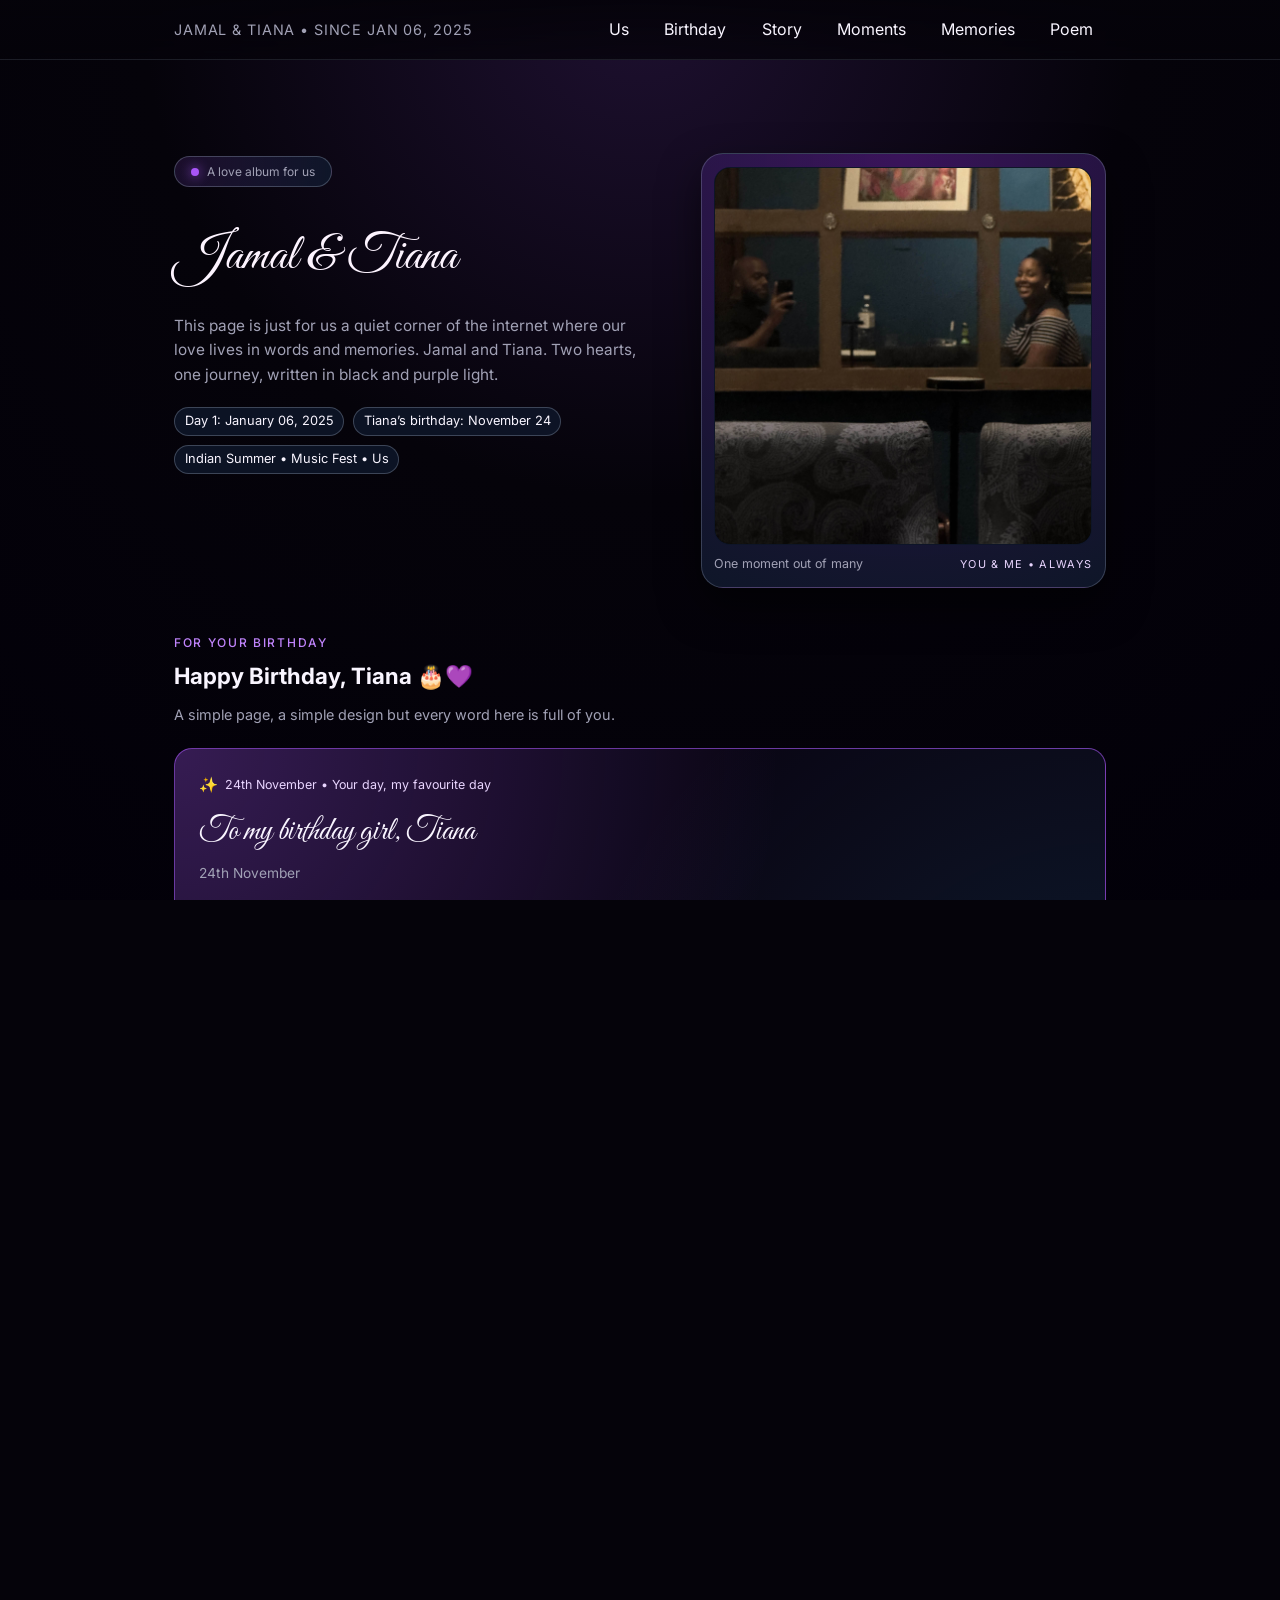
==== commit 6a5d540b: "Updated the site with new buttons, adjustments to gallery as well as more posts." ====
--- a/index.html
+++ b/index.html
@@ -53,10 +53,11 @@
         <main>
             <!-- HERO / US SECTION -->
             <!-- The big opening section with introduction and main photo -->
+            <section class="hero">
                 <div class="hero-left">
                     <div class="pill">
                         <span class="pill-dot"></span>
-                        <span>Just Jamal &amp; Tiana • A private little love page</span>
+                        <span>A love album for us</span>
                     </div>
 
                     <h1 class="names-script">Jamal &amp; Tiana</h1>
@@ -74,7 +75,7 @@
                     </div>
                 </div>
 
-                <div class="hero-photo-card">
+                <div class="hero-photo-card" role="button" tabindex="0">
                     <div class="hero-photo-card-inner">
                         <img src="images/us-main.jpg" alt="Jamal and Tiana">
                     </div>
@@ -291,6 +292,31 @@
     <!-- nav.js: Handles the hamburger menu and smooth scrolling on mobile -->
     <script src="js/nav.js"></script>
 
+    <!-- Make hero image clickable to open in lightbox -->
+    <script>
+        document.addEventListener('DOMContentLoaded', function() {
+            const heroCard = document.querySelector('.hero-photo-card');
+            if (heroCard && window.openLightbox) {
+                const heroItem = {
+                    type: 'image',
+                    src: 'images/us-main.jpg',
+                    alt: 'Jamal and Tiana - One moment out of many'
+                };
+                
+                heroCard.addEventListener('click', function() {
+                    window.openLightbox([heroItem], 0);
+                });
+                
+                heroCard.addEventListener('keydown', function(e) {
+                    if (e.key === 'Enter' || e.key === ' ') {
+                        e.preventDefault();
+                        window.openLightbox([heroItem], 0);
+                    }
+                });
+            }
+        });
+    </script>
+
 </body>
 
 </html>
--- a/styles.css
+++ b/styles.css
@@ -59,16 +59,19 @@
     max-width: 980px;
     margin: 0 auto;
     padding: 1.5rem 1.5rem 3rem;
+    overflow: visible;
 }
 
 main {
     padding-top: 1.5rem;
+    overflow: visible;
 }
 
 section {
     margin: 2.8rem 0;
     scroll-margin-top: 80px;
     /* offset for sticky header */
+    overflow: visible;
 }
 
 /* HEADER / NAV -------------------------------------------------- */
@@ -247,6 +250,9 @@
     background: radial-gradient(circle at top left, rgba(168, 85, 247, 0.14), rgba(15, 23, 42, 0.96));
     font-size: 0.75rem;
     color: var(--text-muted);
+    align-self: start;
+    margin-bottom: 0.8rem;
+    margin-top: -6.9rem;
 }
 
 .pill-dot {
@@ -296,12 +302,19 @@
     display: flex;
     flex-direction: column;
     gap: 0.6rem;
+    cursor: pointer;
+    transition: border-color 0.25s ease, box-shadow 0.25s ease;
+}
+
+.hero-photo-card:hover {
+    border-color: rgba(168, 85, 247, 0.6);
+    animation: breatheGallery 2s ease-in-out infinite;
 }
 
 .hero-photo-card-inner {
     border-radius: 16px;
     overflow: hidden;
-    aspect-ratio: 4 / 5;
+    aspect-ratio: 1;
     border: 1px solid rgba(15, 23, 42, 0.95);
     background: #020617;
 }
@@ -311,6 +324,11 @@
     height: 100%;
     object-fit: cover;
     display: block;
+    transition: transform 0.3s ease;
+}
+
+.hero-photo-card:hover .hero-photo-card-inner img {
+    animation: breatheImagePulse 2s ease-in-out infinite;
 }
 
 .hero-photo-caption {
@@ -488,6 +506,71 @@
     margin-bottom: 0.35rem;
 }
 
+.moment-label-header {
+    display: flex;
+    align-items: center;
+    justify-content: space-between;
+    gap: 1rem;
+    margin-bottom: 0.3rem;
+}
+
+.moment-header {
+    display: flex;
+    align-items: center;
+    justify-content: space-between;
+    gap: 1rem;
+    margin-bottom: 0.5rem;
+}
+
+.moment-date-btn {
+    padding: 0.25rem 0.75rem;
+    border-radius: 999px;
+    border: 1px solid rgba(168, 85, 247, 0.5);
+    background: rgba(168, 85, 247, 0.1);
+    color: var(--accent-soft);
+    font-size: 0.7rem;
+    letter-spacing: 0.08em;
+    text-transform: uppercase;
+    cursor: pointer;
+    white-space: nowrap;
+    transition: all 0.2s ease;
+    flex-shrink: 0;
+}
+
+.moment-date-btn:hover {
+    background: rgba(168, 85, 247, 0.2);
+    border-color: rgba(168, 85, 247, 0.8);
+    color: #f9f5ff;
+}
+
+.moment-date-btn.active {
+    background: rgba(168, 85, 247, 0.2);
+    border-color: rgba(168, 85, 247, 0.8);
+    color: #f9f5ff;
+}
+
+.moment-date-display {
+    font-size: 0.85rem;
+    color: var(--accent-soft);
+    margin-bottom: 0.75rem;
+    padding: 0.5rem 0.75rem;
+    background: rgba(168, 85, 247, 0.08);
+    border-left: 2px solid var(--accent);
+    border-radius: 0 4px 4px 0;
+    animation: slideDown 0.2s ease;
+}
+
+@keyframes slideDown {
+    from {
+        opacity: 0;
+        transform: translateY(-0.5rem);
+    }
+    to {
+        opacity: 1;
+        transform: translateY(0);
+    }
+}
+
 .moments-controls {
     margin-top: 1.2rem;
     display: flex;
@@ -559,16 +642,17 @@
     grid-template-columns: repeat(auto-fill, minmax(260px, 1fr));
     gap: 1.4rem;
     margin-top: 1.8rem;
-    padding: 0.5rem;
+    padding: 1.5rem 1rem;
+    overflow: visible;
 }
 
 .gallery-item {
     border-radius: 14px;
-    overflow: hidden;
+    overflow: visible;
     background: #0d0b15;
     border: 1px solid rgba(168, 85, 247, 0.28);
     box-shadow: 0 10px 28px rgba(0, 0, 0, 0.45);
-    transition: transform 0.25s ease, box-shadow 0.25s ease, border-color 0.25s ease;
+    transition: transform 0.25s ease, box-shadow 0.25s ease, border-color 0.25s ease, filter 0.25s ease;
     opacity: 0;
     cursor: pointer;
     position: relative;
@@ -583,6 +667,28 @@
     object-position: center;
     display: block;
     transition: transform 0.3s ease;
+    border-radius: 14px;
+}
+
+/* Reframe specific gallery items to show desired areas */
+.gallery-item[data-gallery="gallery-7"] img {
+    object-position: center top;
+}
+
+.gallery-item[data-gallery="gallery-13"] img {
+    object-position: center top;
+}
+
+.gallery-item[data-gallery="gallery-14"] img {
+    object-position: center 25%;
+}
+
+.gallery-item[data-gallery="gallery-17"] img {
+    object-position: center top;
+}
+
+.gallery-item[data-gallery="gallery-24"] img {
+    transform: scale(1);
 }
 
 .gallery-item:hover {
@@ -616,6 +722,7 @@
     opacity: 0;
     transition: opacity 0.25s ease;
     pointer-events: none;
+    border-radius: 14px;
 }
 
 .gallery-item.gallery-video:hover::after {
@@ -860,7 +967,7 @@
         background-position: 200% center;
     }
 }
-}
+
 
 /* BREATHING ANIMATION FOR GALLERY ITEMS
    Gallery photos and videos have a subtle pulsing/breathing effect on hover.
@@ -873,7 +980,7 @@
 
     50% {
         transform: scale(1.04);
-        box-shadow: 0 20px 45px rgba(168, 85, 247, 0.35);
+        box-shadow: 0 20px 45px rgba(0, 0, 0, 0.55);
     }
 }
 
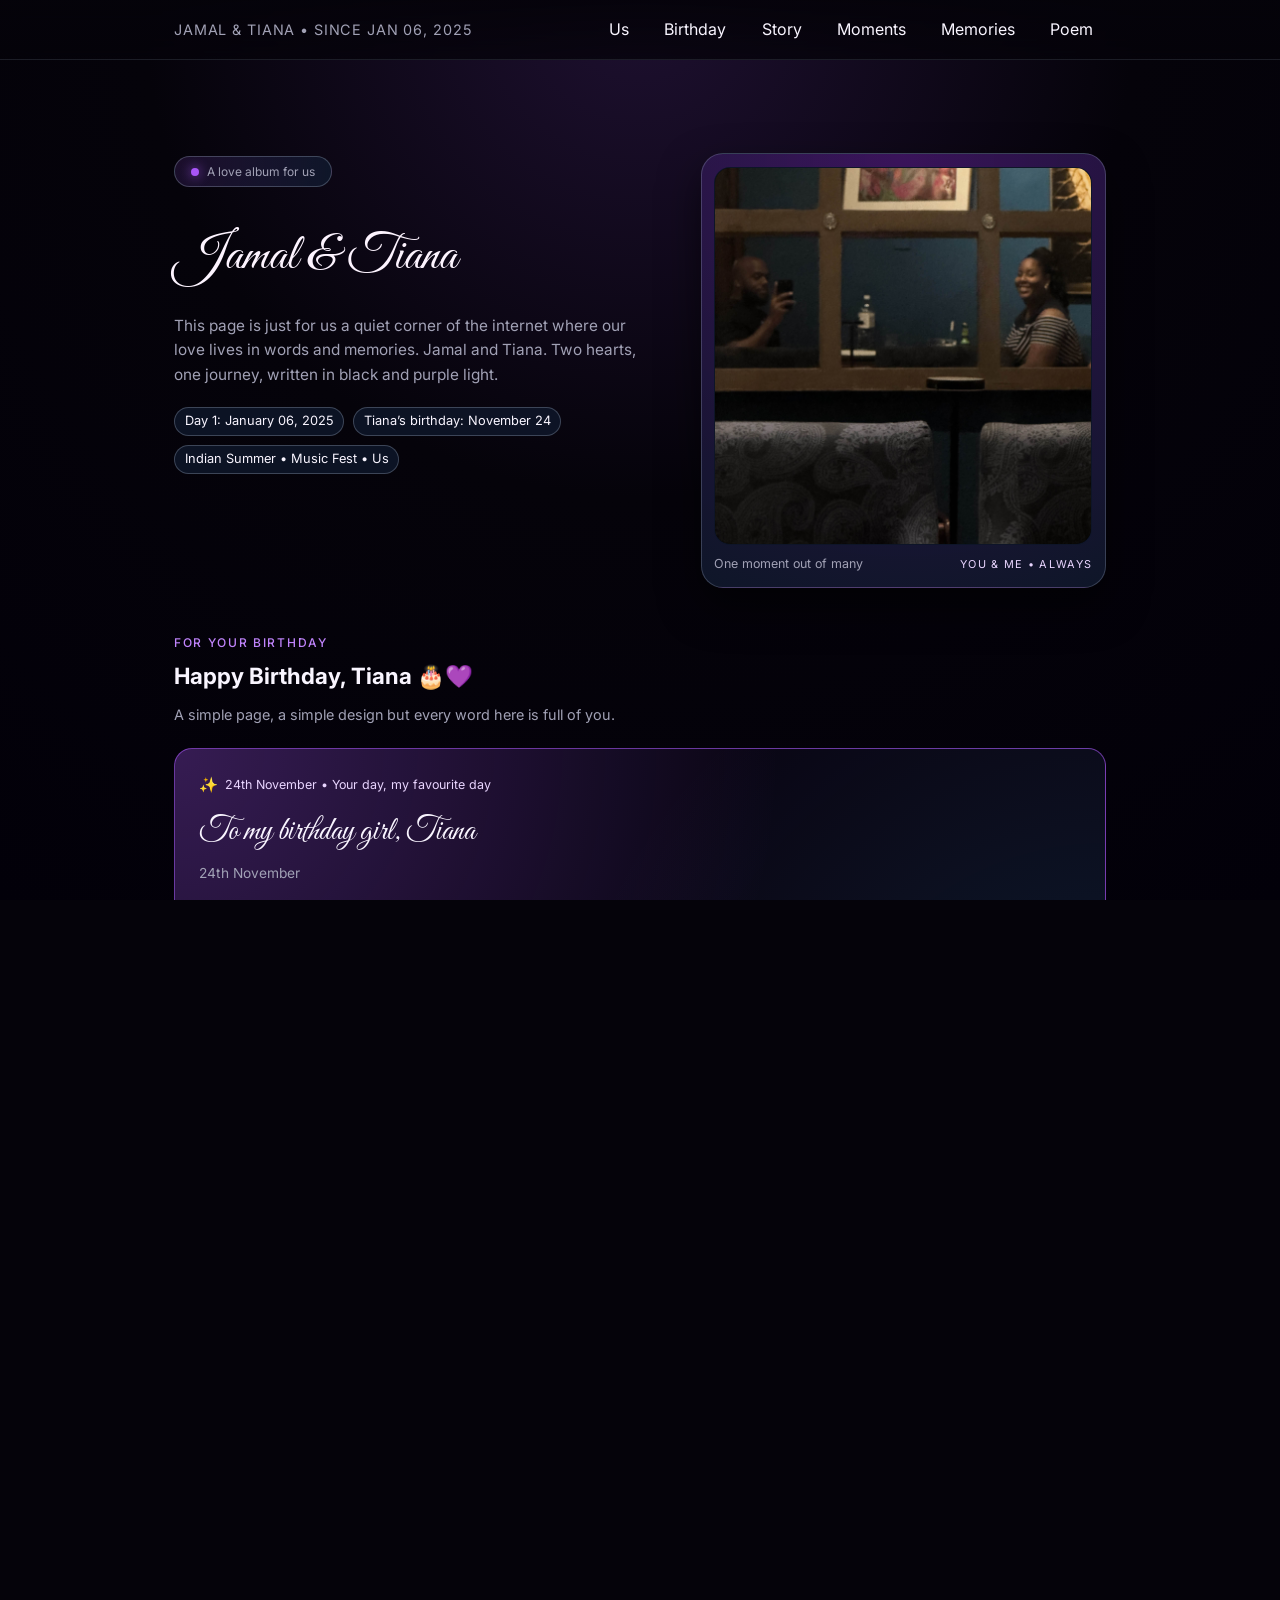
==== commit ae2160eb: "Updated Nav header to work on mobile and desktop. .pill had to be updated in css as it was being cov" ====
--- a/index.html
+++ b/index.html
@@ -53,7 +53,7 @@
         <main>
             <!-- HERO / US SECTION -->
             <!-- The big opening section with introduction and main photo -->
-            <section class="hero">
+            <section class="hero" id="us">
                 <div class="hero-left">
                     <div class="pill">
                         <span class="pill-dot"></span>
@@ -126,6 +126,7 @@
 
             <!-- OUR STORY SECTION -->
             <!-- How we started and how our relationship is going -->
+            <section id="story">
                 <div class="section-label">Our story</div>
                 <h2 class="section-title">How it started &amp; how it’s going</h2>
                 <p class="section-sub">
@@ -224,6 +225,7 @@
 
             <!-- POEM SECTION -->
             <!-- A special poem about the relationship -->
+            <section id="poem">
                 <div class="section-label">For you</div>
                 <h2 class="section-title">A poem about us</h2>
                 <p class="section-sub">
--- a/styles.css
+++ b/styles.css
@@ -910,6 +910,11 @@
         right: 0.5rem;
         font-size: 1.5rem;
     }
+
+    .pill {
+        margin-top: 0;
+        margin-bottom: 1rem;
+    }
 }
 
 /* FOOTER -------------------------------------------------------- */
@@ -1044,6 +1049,11 @@
         max-width: 320px;
         margin: 0 auto;
     }
+
+    .pill {
+        margin-top: 0;
+        margin-bottom: 1rem;
+    }
 }
 
 @media (max-width: 480px) {
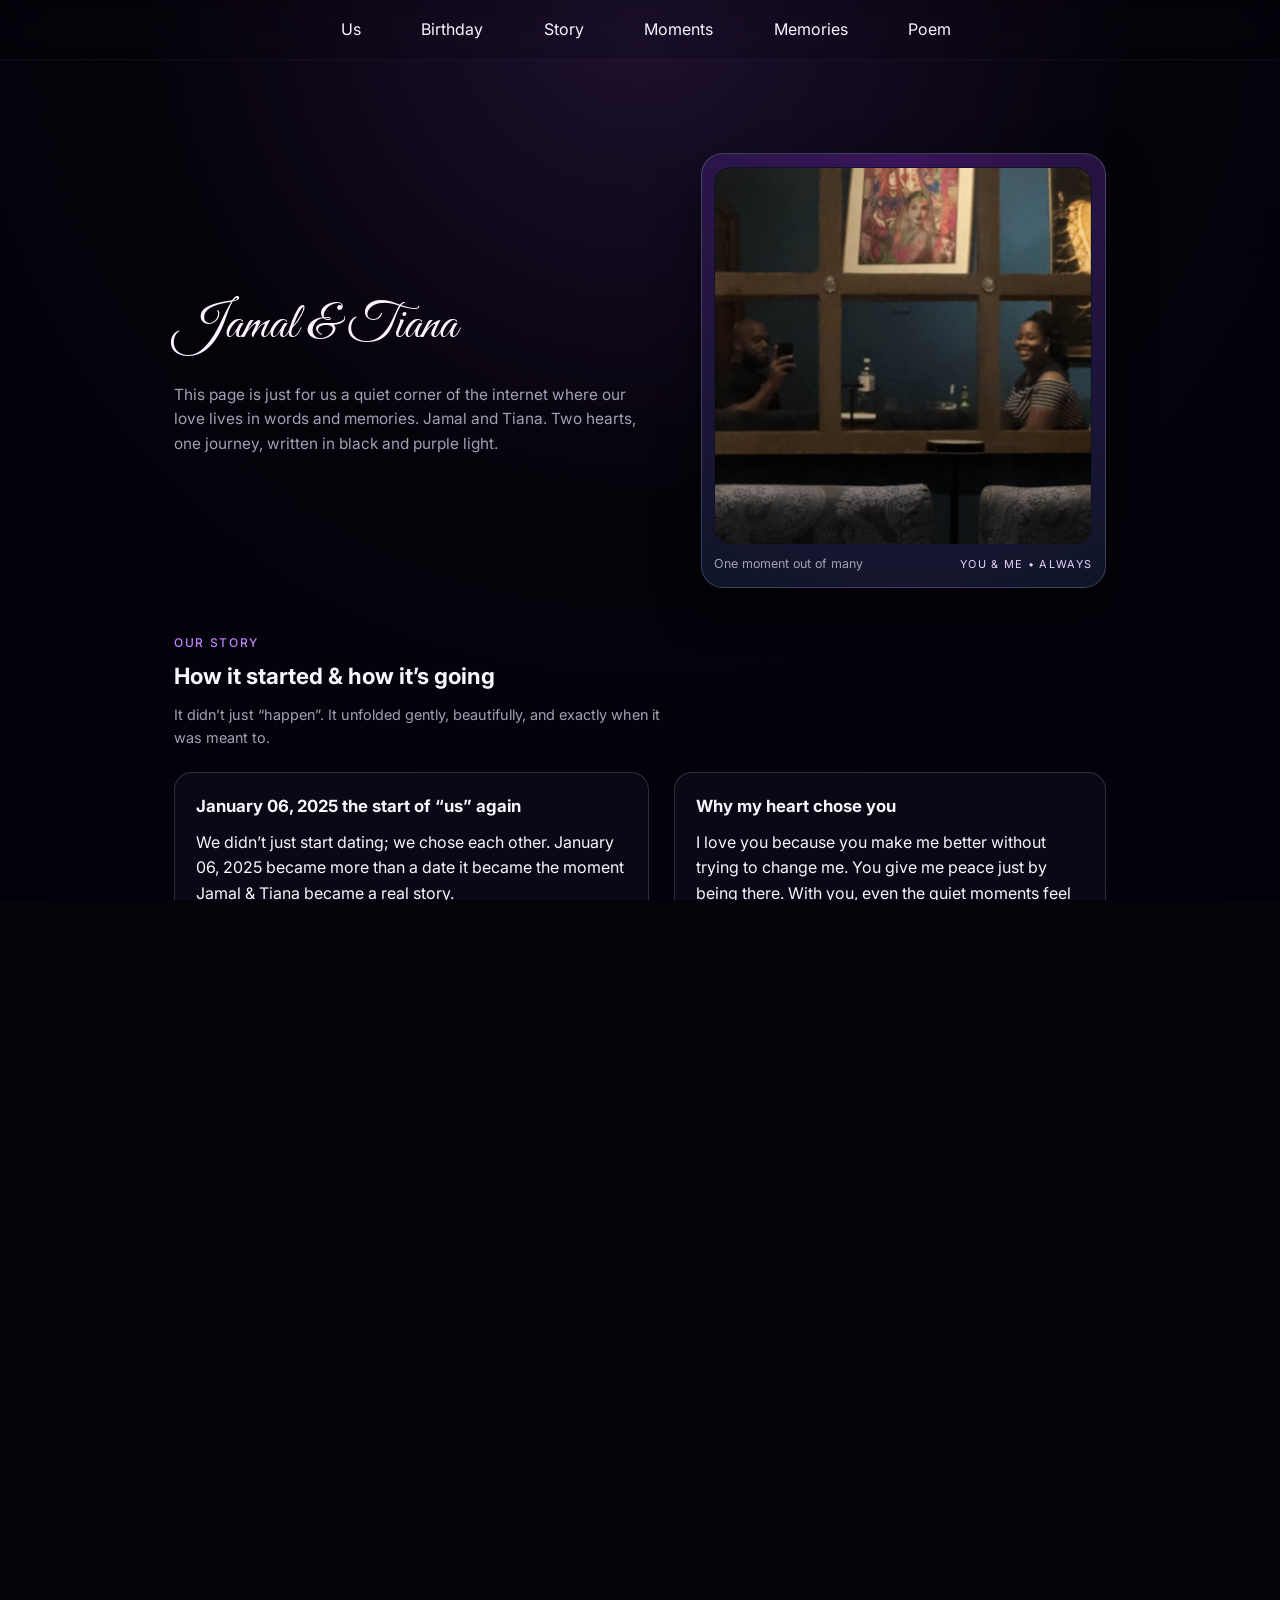
==== commit b0f843b2: "Updated website's buttons and other functionalities." ====
--- a/index.html
+++ b/index.html
@@ -13,6 +13,10 @@
     <meta name="theme-color" content="#05030a">
     <meta name="apple-mobile-web-app-status-bar-style" content="black-translucent">
 
+    <!-- Favicon and App Icons -->
+    <link rel="icon" type="image/x-icon" href="favicon.ico">
+    <link rel="shortcut icon" href="favicon.ico">
+
     <!-- Google Fonts - beautiful typography for the page -->
     <link href="https://fonts.googleapis.com/css2?family=Inter:wght@300;400;500;600&family=Great+Vibes&display=swap"
         rel="stylesheet">
@@ -22,12 +26,22 @@
 </head>
 
 <body>
+    <!-- full-page loader -->
+    <div id="site-loader" class="site-loader" role="status" aria-live="polite" aria-label="Loading">
+        <div class="site-loader-inner">
+            <svg class="loader-spinner" viewBox="0 0 50 50" aria-hidden="true" role="img" aria-label="Loading">
+                <circle class="loader-track" cx="25" cy="25" r="20" stroke-linecap="round"></circle>
+                <circle class="loader-arc" cx="25" cy="25" r="20" stroke-linecap="round"></circle>
+                <circle class="loader-fill" cx="25" cy="25" r="20" stroke-linecap="round" stroke-dasharray="126" stroke-dashoffset="126"></circle>
+            </svg>
+            <div class="loader-text">Loading…</div>
+        </div>
+    </div>
+
     <!-- NAVIGATION HEADER -->
     <header>
         <nav class="nav">
             <div class="nav-left">
-                <!-- The title that shows in the navigation bar -->
-                <div class="nav-title">JAMAL &amp; TIANA • SINCE JAN 06, 2025</div>
 
                 <!-- Hamburger menu button (shows on mobile phones) -->
                 <button class="nav-toggle" aria-label="Toggle navigation" aria-expanded="false">
@@ -37,14 +51,14 @@
                 </button>
             </div>
 
-            <!-- Navigation links - jump to different sections when clicked -->
+            <!-- Navigation links - jump to different sections or pages when clicked -->
             <div class="nav-links">
                 <a href="#us">Us</a>
-                <a href="#birthday">Birthday</a>
+                <a href="birthday.html">Birthday</a>
                 <a href="#story">Story</a>
                 <a href="#moments">Moments</a>
                 <a href="#gallery">Memories</a>
-                <a href="#poem">Poem</a>
+                <a href="poem.html">Poem</a>
             </div>
         </nav>
     </header>
@@ -55,11 +69,6 @@
             <!-- The big opening section with introduction and main photo -->
             <section class="hero" id="us">
                 <div class="hero-left">
-                    <div class="pill">
-                        <span class="pill-dot"></span>
-                        <span>A love album for us</span>
-                    </div>
-
                     <h1 class="names-script">Jamal &amp; Tiana</h1>
 
                     <p class="hero-sub">
@@ -67,12 +76,6 @@
                         memories.
                         Jamal and Tiana. Two hearts, one journey, written in black and purple light.
                     </p>
-
-                    <div class="hero-meta">
-                        <span>Day 1: January 06, 2025</span>
-                        <span>Tiana’s birthday: November 24</span>
-                        <span>Indian Summer • Music Fest • Us</span>
-                    </div>
                 </div>
 
                 <div class="hero-photo-card" role="button" tabindex="0">
@@ -86,44 +89,6 @@
                 </div>
             </section>
 
-            <!-- BIRTHDAY MESSAGE SECTION -->
-            <!-- Special birthday message for Tiana -->
-            <section id="birthday">
-                <div class="section-label">For your birthday</div>
-                <h2 class="section-title">Happy Birthday, Tiana 🎂💜</h2>
-                <p class="section-sub">
-                    A simple page, a simple design but every word here is full of you.
-                </p>
-
-                <div class="birthday-card">
-                    <div class="birthday-tag">
-                        <span class="icon">✨</span>
-                        <span>24th November • Your day, my favourite day</span>
-                    </div>
-
-                    <div class="birthday-title">To my birthday girl, Tiana</div>
-                    <div class="birthday-date">24th November</div>
-
-                    <p>
-                        Tiana, today isn’t just a date on a calendar it’s the day the world was gifted you.
-                        I’m grateful that out of all the places your life could have led you, it crossed paths with
-                        mine.
-                    </p>
-                    <p style="margin-top:0.8rem;">
-                        On your birthday, I pray that your heart stays soft, your smile stays bright,
-                        and your dreams keep unfolding bigger than you imagined. You deserve peace,
-                        joy, and a love that makes you feel safe and every day, I’m trying to be that for you.
-                    </p>
-                    <p style="margin-top:0.8rem;">
-                        Thank you for letting me call you mine. Thank you for being my favourite message,
-                        favourite call, favourite face, and favourite person.
-                    </p>
-                    <p style="margin-top:0.8rem;">
-                        Happy birthday, Tiana. I love you today, and every day after this.
-                    </p>
-                </div>
-            </section>
-
             <!-- OUR STORY SECTION -->
             <!-- How we started and how our relationship is going -->
             <section id="story">
@@ -141,7 +106,7 @@
                             more than a date it became the moment Jamal &amp; Tiana became a real story.
                         </p>
                         <p>
-                            From the first real conversations, there was something different about you, Tiana.
+                            From the first real conversation, there was something different about you, Tiana.
                             The way you talk, the way you see the world, the way you carry yourself it all felt
                             like a quiet answer to things I didn’t know how to ask for.
                         </p>
@@ -165,22 +130,6 @@
                         <p class="quote">
                             “I don’t need perfect days. I just need them with you.”
                         </p>
-                    </div>
-                </div>
-
-                <div class="timeline">
-                    <div class="timeline-item">
-                        <div class="timeline-date">06 • 01 • 2025</div>
-                        <div class="timeline-text">
-                            Our official beginning. The day we stopped being just two people, and became Jamal &amp;
-                            Tiana.
-                        </div>
-                    </div>
-                    <div class="timeline-item">
-                        <div class="timeline-date">24 • 11 • (every year)</div>
-                        <div class="timeline-text">
-                            Your birthday the day the world got you, and the day I’m always extra grateful you exist.
-                        </div>
                     </div>
                 </div>
             </section>
@@ -219,63 +168,10 @@
                 <!-- Buttons to navigate through photos/videos -->
                 <div class="moments-controls" style="margin-top:1.2rem;">
                     <button id="gallery-prev" type="button">← Previous photos</button>
-                    <button id="gallery-next" type="button">More photos →</button>
+                    <button id="gallery-next" type="button" aria-label="Load more photos">More photos <span class="btn-arrow" aria-hidden="true">→</span></button>
                 </div>
             </section>
 
-            <!-- POEM SECTION -->
-            <!-- A special poem about the relationship -->
-            <section id="poem">
-                <div class="section-label">For you</div>
-                <h2 class="section-title">A poem about us</h2>
-                <p class="section-sub">
-                    Black and purple, quiet and soft a small poem from my heart to yours.
-                </p>
-
-                <div class="poem-card">
-                    <div class="poem-title">“In the quiet, it’s you”</div>
-                    <div class="poem-body">
-                        In a world that moves too quickly,
-                        you walk in at your own pace,
-                        and somehow, Tiana,
-                        my heart learns how to breathe slower
-                        whenever you are near.
-
-                        You are the calm between my thoughts,
-                        the warmth inside my chest,
-                        the soft “it’s okay” I feel
-                        even when no one says the words out loud.
-
-                        With you,
-                        ordinary moments become stories,
-                        car rides feel like scenes,
-                        and simple days feel like reasons
-                        to be grateful I woke up again.
-
-                        If love is a language,
-                        yours is spoken in gentle looks,
-                        in shared jokes,
-                        in the way you listen
-                        and love without needing a stage.
-
-                        And if I get to spend
-                        my tomorrows learning you,
-                        your moods, your dreams, your light,
-                        then every day from here on out
-                        will already be better
-                        than anything I imagined.
-
-                        Because in the quiet,
-                        when the noise is gone
-                        and the world feels small,
-                        it’s still you, Tiana,
-                        it’s always you.
-                    </div>
-                    <div class="poem-sign">
-                        — Jamal
-                    </div>
-                </div>
-            </section>
         </main>
 
         <footer>
@@ -294,7 +190,7 @@
     <!-- nav.js: Handles the hamburger menu and smooth scrolling on mobile -->
     <script src="js/nav.js"></script>
 
-    <!-- Make hero image clickable to open in lightbox -->
+    <!-- Hero click + site/image loader -->
     <script>
         document.addEventListener('DOMContentLoaded', function() {
             const heroCard = document.querySelector('.hero-photo-card');
@@ -304,11 +200,11 @@
                     src: 'images/us-main.jpg',
                     alt: 'Jamal and Tiana - One moment out of many'
                 };
-                
+
                 heroCard.addEventListener('click', function() {
                     window.openLightbox([heroItem], 0);
                 });
-                
+
                 heroCard.addEventListener('keydown', function(e) {
                     if (e.key === 'Enter' || e.key === ' ') {
                         e.preventDefault();
@@ -316,6 +212,110 @@
                     }
                 });
             }
+
+            /* ---------- SITE & IMAGE LOADER ---------- */
+            const siteLoader = document.getElementById('site-loader');
+            const MIN_SHOW = 420; // ensure loader is visible briefly
+            const startedAt = Date.now();
+
+            function hideSiteLoaderSoon() {
+                const elapsed = Date.now() - startedAt;
+                const wait = Math.max(0, MIN_SHOW - elapsed);
+                setTimeout(() => {
+                    if (!siteLoader) return;
+
+                    // animate the progress circle to 'fill' before hiding
+                    siteLoader.classList.add('finishing');
+                    const fill = siteLoader.querySelector('.loader-fill');
+
+                    if (fill) {
+                        const done = () => {
+                            siteLoader.classList.add('hidden');
+                            setTimeout(() => siteLoader.remove?.(), 420);
+                            fill.removeEventListener('transitionend', done);
+                        };
+
+                        // wait for the fill transition (with a safe fallback)
+                        fill.addEventListener('transitionend', done);
+                        setTimeout(done, 700);
+                    } else {
+                        siteLoader.classList.add('hidden');
+                        setTimeout(() => siteLoader.remove?.(), 420);
+                    }
+                }, wait);
+            }
+
+            window.addEventListener('load', hideSiteLoaderSoon, { once: true });
+            setTimeout(() => { if (document.getElementById('site-loader')) hideSiteLoaderSoon(); }, 7000);
+
+            const prefersReduced = window.matchMedia('(prefers-reduced-motion: reduce)').matches;
+
+            function wrapImage(img) {
+                if (!img || img.closest('.img-wrap')) return img.closest('.img-wrap') || null;
+                const wrap = document.createElement('div');
+                wrap.className = 'img-wrap';
+                img.parentNode.insertBefore(wrap, img);
+                wrap.appendChild(img);
+                const loader = document.createElement('div');
+                loader.className = 'img-loader';
+                loader.setAttribute('aria-hidden', 'true');
+                wrap.appendChild(loader);
+                return wrap;
+            }
+
+            function markLoaded(img) {
+                const wrap = img.closest('.img-wrap');
+                img.classList.remove('loading');
+                img.classList.add('loaded');
+                if (wrap) {
+                    wrap.classList.remove('loading');
+                    wrap.classList.add('loaded');
+                }
+            }
+
+            function markError(img) {
+                const wrap = img.closest('.img-wrap');
+                if (wrap) wrap.classList.add('error');
+                img.classList.remove('loading');
+            }
+
+            function processImage(img) {
+                if (!img || img.dataset.__loaderHandled) return;
+
+                // don't apply the skeleton/wrapper to gallery thumbnails — preserve original gallery layout
+                if (img.closest('.gallery-item') || img.closest('.gallery-grid')) {
+                    img.dataset.__loaderHandled = '1';
+                    return;
+                }
+
+                img.dataset.__loaderHandled = '1';
+                const wrap = img.closest('.img-wrap') || wrapImage(img);
+                wrap?.classList.add('loading');
+                img.classList.add('loading');
+
+                if (img.complete && img.naturalWidth) {
+                    setTimeout(() => markLoaded(img), 80);
+                    return;
+                }
+
+                img.addEventListener('load', () => markLoaded(img), { once: true });
+                img.addEventListener('error', () => markError(img), { once: true });
+            }
+
+            document.querySelectorAll('img').forEach(processImage);
+
+            const mo = new MutationObserver((mutations) => {
+                for (const m of mutations) {
+                    for (const node of m.addedNodes) {
+                        if (node.nodeType !== 1) continue;
+                        if (node.tagName === 'IMG') processImage(node);
+                        else node.querySelectorAll && node.querySelectorAll('img').forEach(processImage);
+                    }
+                }
+            });
+            mo.observe(document.body, { childList: true, subtree: true });
+
+            if (prefersReduced) document.documentElement.classList.add('reduced-motion');
         });
     </script>
 
--- a/styles.css
+++ b/styles.css
@@ -9,6 +9,7 @@
     --radius-lg: 18px;
     --radius-pill: 999px;
     --shadow-soft: 0 18px 40px rgba(0, 0, 0, 0.55);
+    --header-offset: 120px;
 }
 
 /* RESET / BASE - Default styles for ALL elements on the page
@@ -69,7 +70,7 @@
 
 section {
     margin: 2.8rem 0;
-    scroll-margin-top: 80px;
+    scroll-margin-top: var(--header-offset);
     /* offset for sticky header */
     overflow: visible;
 }
@@ -80,9 +81,10 @@
     position: sticky;
     top: 0;
     z-index: 50;
-    backdrop-filter: blur(14px);
-    background: linear-gradient(to bottom, rgba(5, 3, 10, 0.95), rgba(5, 3, 10, 0.78));
-    border-bottom: 1px solid rgba(148, 163, 184, 0.16);
+    /* subtle translucent header so page content shows through */
+    backdrop-filter: blur(8px);
+    background: linear-gradient(to bottom, rgba(5, 3, 10, 0.22), rgba(5, 3, 10, 0.12));
+    border-bottom: 1px solid rgba(148, 163, 184, 0.06);
 }
 
 /* --- NAVIGATION BASE --- */
@@ -90,7 +92,7 @@
 .nav {
     max-width: 980px;
     margin: 0 auto;
-    padding: 0.75rem 1.5rem;
+    padding: 0.75rem 1.5rem; /* restored compact vertical padding */
     display: flex;
     justify-content: space-between;
     align-items: center;
@@ -110,9 +112,21 @@
     color: var(--text-muted);
 }
 
+a.nav-title {
+    text-decoration: none;
+    transition: color 0.2s ease;
+}
+
+a.nav-title:hover {
+    color: var(--accent-soft);
+}
+
 .nav-links {
     display: flex;
-    gap: 0.6rem;
+    justify-content: space-around; /* evenly breathe between items */
+    width: min(860px, 72%);
+    margin: 0 auto; /* center the group inside the header */
+    gap: 0; /* spacing handled by space-around */
 }
 
 .nav-links a {
@@ -170,10 +184,12 @@
 
 @media (max-width: 720px) {
 
+    :root { --header-offset: 88px; }
+
     .nav {
         flex-direction: column;
         align-items: stretch;
-        padding-inline: 1.1rem;
+        padding: 0.75rem 1.1rem;
     }
 
     .nav-left {
@@ -580,28 +596,172 @@
 
 .moments-controls button {
     flex: 1;
-    padding: 0.55rem 0.9rem;
+    display: inline-flex;
+    align-items: center;
+    justify-content: center;
+    min-width: 140px;
+    padding: 0.5rem 0.95rem;
     border-radius: 999px;
-    border: 1px solid rgba(168, 85, 247, 0.6);
-    background: rgba(15, 23, 42, 0.9);
-    color: #f9f5ff;
-    font-size: 0.8rem;
-    letter-spacing: 0.08em;
-    text-transform: uppercase;
+    border: 1px solid rgba(255,255,255,0.06);
+    background: linear-gradient(180deg, rgba(255,255,255,0.02), rgba(34,24,53,0.10));
+    color: #f3eef8;
+    font-weight: 600;
+    font-size: 0.9rem;
+    letter-spacing: 0.06em;
+    box-shadow: 0 6px 18px rgba(0,0,0,0.45), inset 0 1px 0 rgba(255,255,255,0.02);
+    transition: transform .18s cubic-bezier(.2,.9,.2,1), box-shadow .18s, opacity .18s;
+    position: relative;
+    overflow: hidden;
     cursor: pointer;
-    transition: background 0.2s ease, transform 0.15s ease, border-color 0.2s ease, opacity 0.2s ease;
+    z-index: 0; /* allow liquid layer behind text */
+}
+
+/* liquid fill base layer */
+.moments-controls button::before {
+    content: "";
+    position: absolute;
+    inset: 0;
+    background:
+        radial-gradient(160% 220% at 0% 0%, rgba(255,255,255,0.22) 0%, rgba(219,180,255,0.22) 20%, transparent 45%),
+        radial-gradient(200% 260% at 100% 100%, rgba(120,60,160,0.95) 0%, rgba(65,27,99,0.98) 45%, rgba(24,12,40,1) 100%);
+    transform: translateX(-110%);
+    transition: transform 1.4s cubic-bezier(.19,1,.22,1); /* even slower, smoother fill */
+    pointer-events: none;
+    z-index: -1; /* ensure liquid sits fully behind text */
+    opacity: 0.75; /* soften so text stays very readable */
+}
+
+/* keep button contents above the liquid layer */
+.moments-controls button > * {
+    position: relative;
+    z-index: 1;
+}
+
+/* default: fill from left → right on hover */
+.moments-controls button:hover::before:not(:disabled) {
+    transform: translateX(0);
+}
+
+/* gallery-specific direction: next fills left→right, prev fills right→left */
+.moments-controls #gallery-next::before {
+    transform: translateX(-110%);
+}
+
+.moments-controls #gallery-prev::before {
+    transform: translateX(110%);
+}
+
+.moments-controls #gallery-next:hover::before {
+    transform: translateX(0);
+}
+
+.moments-controls #gallery-prev:hover::before {
+    transform: translateX(0);
 }
 
 .moments-controls button:hover:not(:disabled) {
-    background: rgba(168, 85, 247, 0.2);
-    border-color: rgba(168, 85, 247, 0.9);
-    transform: translateY(-1px);
-}
+    transform: translateY(-3px);
+    box-shadow: 0 14px 32px rgba(0,0,0,0.55);
+    opacity: 1;
+    /* softer, darker purple so it isn't too bright */
+    background: linear-gradient(90deg, rgba(120,60,160,0.14), rgba(112,78,160,0.06));
+    border-color: rgba(120,60,160,0.35);
+    color: #ffffff;
+    text-shadow: 0 1px 0 rgba(0,0,0,0.18);
+} 
 
 .moments-controls button:disabled {
     opacity: 0.35;
     cursor: default;
     transform: none;
+}
+
+.moments-controls .btn-arrow {
+    display: inline-block;
+    margin-left: .6rem;
+    transform-origin: center;
+    will-change: transform;
+}
+
+@keyframes arrow-bounce { 0%,100% { transform: translateY(0); } 50% { transform: translateY(-3px); } }
+@keyframes arrow-breathe { 0%,100% { transform: scale(1); } 50% { transform: scale(1.08); } }
+
+.moments-controls button .btn-arrow { animation: none; transition: transform .18s ease; }
+.moments-controls button:hover .btn-arrow, .moments-controls button:focus .btn-arrow { animation: arrow-swing 0.9s ease-in-out infinite; transform-origin: center; }
+
+/* for gallery controls, make the arrow gently push with the liquid instead of swinging */
+.moments-controls #gallery-next:hover .btn-arrow,
+.moments-controls #gallery-next:focus-visible .btn-arrow {
+    animation: none;
+    transform: translateX(3px);
+}
+
+.moments-controls #gallery-prev:hover .btn-arrow,
+.moments-controls #gallery-prev:focus-visible .btn-arrow {
+    animation: none;
+    transform: translateX(-3px);
+}
+
+/* ---------- page loader (full-screen) ---------- */
+#site-loader {
+  position: fixed;
+  inset: 0;
+  display: flex;
+  align-items: center;
+  justify-content: center;
+  background: linear-gradient(180deg, rgba(7,5,11,0.98), rgba(12,6,28,0.7));
+  z-index: 9999;
+  color: #efe9fb;
+  transition: opacity .36s ease, visibility .36s ease;
+  opacity: 1;
+  visibility: visible;
+  pointer-events: all;
+}
+#site-loader.hidden { opacity: 0; visibility: hidden; pointer-events: none; }
+
+.site-loader-inner { text-align: center; transform: translateY(-6px); }
+.loader-text { font-size: .95rem; color: rgba(255,255,255,0.86); }
+
+/* spinner SVG — track + rotating arc + fill progress */
+.loader-spinner { width: 48px; height: 48px; display: block; margin: 0 auto .6rem; }
+.loader-spinner .loader-track { stroke: rgba(255,255,255,0.06); stroke-width: 3; fill: none; }
+.loader-spinner .loader-arc { stroke: rgba(255,255,255,0.92); stroke-width: 3; fill: none; stroke-dasharray: 80 126; transform-origin: center; transform: rotate(-90deg); animation: spin 1s linear infinite; stroke-linecap: round; }
+.loader-spinner .loader-fill { stroke: var(--accent); stroke-width: 3; fill: none; stroke-dasharray: 126; stroke-dashoffset: 126; transform-origin: center; transform: rotate(-90deg); transition: stroke-dashoffset .48s cubic-bezier(.2,.9,.2,1), opacity .28s ease; opacity: 0; stroke-linecap: round; }
+
+/* when finishing, fade the arc and reveal the filled circle */
+.site-loader.finishing .loader-arc { opacity: 0.12; animation-play-state: paused; }
+.site-loader.finishing .loader-fill { stroke-dashoffset: 0; opacity: 1; }
+
+@keyframes spin { to { transform: rotate(360deg); } }
+
+@media (prefers-reduced-motion: reduce) {
+  .loader-spinner, .img-loader, .moments-controls button .btn-arrow { animation: none !important; }
+  .img-wrap img { transition: none !important; }
+  .moments-controls button { transition: none; transform: none; }
+  /* avoid the fill transition for reduced-motion users */
+    .site-loader.finishing .loader-fill { transition: none !important; }
+    .moments-controls button::before { transition: none !important; transform: none !important; }
+}
+
+/* ---------- per-image skeleton + spinner ---------- */
+.img-wrap { position: relative; display: inline-block; overflow: hidden; border-radius: 12px; background: linear-gradient(180deg, rgba(255,255,255,0.01), rgba(255,255,255,0.02)); }
+.img-wrap img { display: block; width: 100%; height: auto; transition: filter .45s cubic-bezier(.2,.9,.2,1), transform .45s ease, opacity .45s; backface-visibility: hidden; }
+.img-wrap.loading img { filter: blur(8px) saturate(.86); transform: scale(1.02); opacity: .98; }
+.img-wrap.loaded img { filter: none; transform: none; opacity: 1; }
+
+/* small centered spinner inside image wrapper */
+.img-loader { position: absolute; top: 50%; left: 50%; transform: translate(-50%,-50%); width: 34px; height: 34px; border-radius: 50%; border: 3px solid rgba(255,255,255,0.06); border-top-color: rgba(255,255,255,0.78); box-shadow: 0 8px 26px rgba(0,0,0,0.5); opacity: 1; transition: opacity .36s ease, transform .36s ease; pointer-events: none; }
+.img-wrap.loaded .img-loader { opacity: 0; transform: translate(-50%,-50%) scale(.96); pointer-events: none; }
+
+/* error appearance for failed images */
+.img-wrap.error { background: linear-gradient(180deg, rgba(40,12,18,0.55), rgba(20,10,30,0.55)); }
+.img-wrap.error img { opacity: .45; filter: grayscale(.6) blur(1px); }
+
+/* respect reduced motion */
+@media (prefers-reduced-motion: reduce) {
+  .loader-spinner, .img-loader, .moments-controls button .btn-arrow { animation: none !important; }
+  .img-wrap img { transition: none !important; }
+  .moments-controls button { transition: none; transform: none; }
 }
 
 /* TIMELINE ------------------------------------------------------ */
@@ -781,35 +941,120 @@
     flex-direction: column;
     align-items: center;
     width: 100%;
-    max-width: 90vw;
+    max-width: min(560px, 86vw); /* smaller modal so images read as smaller */
     max-height: 85vh;
     animation: lightboxSlideIn 0.4s ease-out;
 }
 
 .lightbox-media {
+    position: relative; /* allow close button anchored to media */
     width: 100%;
     height: auto;
-    max-height: 70vh;
+    max-height: 85vh; /* increased so media reads larger while still fitting below controls */
     display: flex;
     justify-content: center;
     align-items: center;
     border-radius: 8px;
-    overflow: hidden;
+    overflow: hidden; /* contain media inside frame so caption stays below */
     background: #000;
-}
+    padding: 1rem; /* breathing room so media appears smaller */
+    touch-action: pan-y; /* vertical scroll allowed; horizontal swipes handled in JS */
+    cursor: grab;
+    user-select: none;
+    -webkit-user-drag: none;
+}
+
+.lightbox-media.dragging { cursor: grabbing; }
 
 .lightbox-media img,
 .lightbox-media video {
     max-width: 100%;
-    max-height: 70vh;
+    max-height: 100%; /* fit inside the .lightbox-media container */
     width: auto;
     height: auto;
     object-fit: contain;
-}
-
-.lightbox-media video {
+    transition: transform 260ms cubic-bezier(.2,.9,.2,1);
+    will-change: transform;
+    -webkit-user-drag: none;
+    user-select: none;
+}
+
+/* controls below the image: arrows sit outside the picture frame and flank the caption/counter */
+.lightbox-controls-below {
+    display: flex;
+    align-items: center;
+    justify-content: space-between;
+    gap: 1rem;
     width: 100%;
-}
+    margin-top: 0.6rem;
+    z-index: 1003; /* ensure controls + text sit above media shadows */
+}
+
+.lightbox-controls-below .lightbox-prev,
+.lightbox-controls-below .lightbox-next {
+    position: relative; /* override the absolute overlay rules */
+    top: auto;
+    transform: none;
+    background: rgba(255,255,255,0.06);
+    border: 1px solid rgba(255,255,255,0.12);
+    color: white;
+    width: 44px;
+    height: 44px;
+    border-radius: 8px;
+    font-size: 1.25rem;
+    display: inline-flex;
+    align-items: center;
+    justify-content: center;
+    box-shadow: 0 8px 22px rgba(0,0,0,0.45);
+}
+
+.lightbox-controls-below .lightbox-prev[disabled],
+.lightbox-controls-below .lightbox-next[disabled] {
+    opacity: 0.35;
+    cursor: not-allowed;
+}
+
+.lightbox-meta {
+    display: flex;
+    flex-direction: column;
+    align-items: center;
+    gap: 4px;
+    flex: 1;
+    text-align: center;
+}
+
+.lightbox-meta .lightbox-caption { color: var(--text-muted); font-size: 0.95rem; }
+.lightbox-meta .lightbox-counter { color: var(--text-muted); font-size: 0.85rem; }
+
+/* place the close button at the top-right of the picture frame (just outside it) */
+.lightbox-media .lightbox-close {
+    position: absolute;
+    /* align the X to the exact spot you showed — slightly outside the top-right corner */
+    top: -22px;
+    right: -22px;
+    background: rgba(255,255,255,0.04);
+    border: 1px solid rgba(255,255,255,0.12);
+    color: #fff;
+    width: 38px;
+    height: 38px;
+    border-radius: 8px;
+    font-size: 1.05rem;
+    display: flex;
+    align-items: center;
+    justify-content: center;
+    box-shadow: 0 6px 18px rgba(0,0,0,0.5);
+    z-index: 1002;
+    cursor: pointer;
+    transition: transform .12s ease, background .15s ease, color .15s ease;
+}
+
+.lightbox-media .lightbox-close:hover {
+    transform: scale(1.05);
+    background: rgba(255,255,255,0.08);
+}
+ 
+
+/* video sizing handled above (max-width / max-height: 100%) */
 
 .lightbox-close {
     position: absolute;
@@ -868,21 +1113,22 @@
 }
 
 .lightbox-caption {
-    color: var(--text-muted);
-    font-size: 0.9rem;
-    margin-top: 1rem;
+    color: var(--text-main); /* make caption bright and readable */
+    font-size: 0.95rem;
+    margin-top: 0.25rem; /* bring it visually closer to the image */
     text-align: center;
-    max-width: 500px;
+    max-width: 520px;
+    font-weight: 600;
+    text-shadow: 0 1px 0 rgba(0,0,0,0.45);
     animation: fadeInUp 0.5s ease-out;
 }
 
 .lightbox-counter {
     color: var(--text-muted);
-    font-size: 0.8rem;
-    margin-top: 0.5rem;
+    font-size: 0.82rem;
+    margin-top: 0.15rem;
     animation: fadeInUp 0.6s ease-out;
 }
-
 /* MOBILE LIGHTBOX ADJUSTMENTS */
 @media (max-width: 768px) {
     .lightbox-modal {
@@ -896,7 +1142,14 @@
 
     .lightbox-media img,
     .lightbox-media video {
-        max-height: 75vh;
+        max-height: 68vh; /* increased on mobile so media fills more of the viewport */
+    }
+
+    /* hide prev/next arrows visually on mobile (gestures primary).
+       Buttons remain in the DOM; keyboard navigation and ARIA remain available. */
+    .lightbox-controls-below .lightbox-prev,
+    .lightbox-controls-below .lightbox-next {
+        display: none;
     }
 
     .lightbox-prev,
@@ -905,10 +1158,11 @@
         padding: 0.4rem 0.8rem;
     }
 
-    .lightbox-close {
-        top: 0.5rem;
-        right: 0.5rem;
-        font-size: 1.5rem;
+    /* mobile: keep close inside media but slightly inset */
+    .lightbox-media .lightbox-close {
+        top: 8px;
+        right: 8px;
+        font-size: 1.25rem;
     }
 
     .pill {
